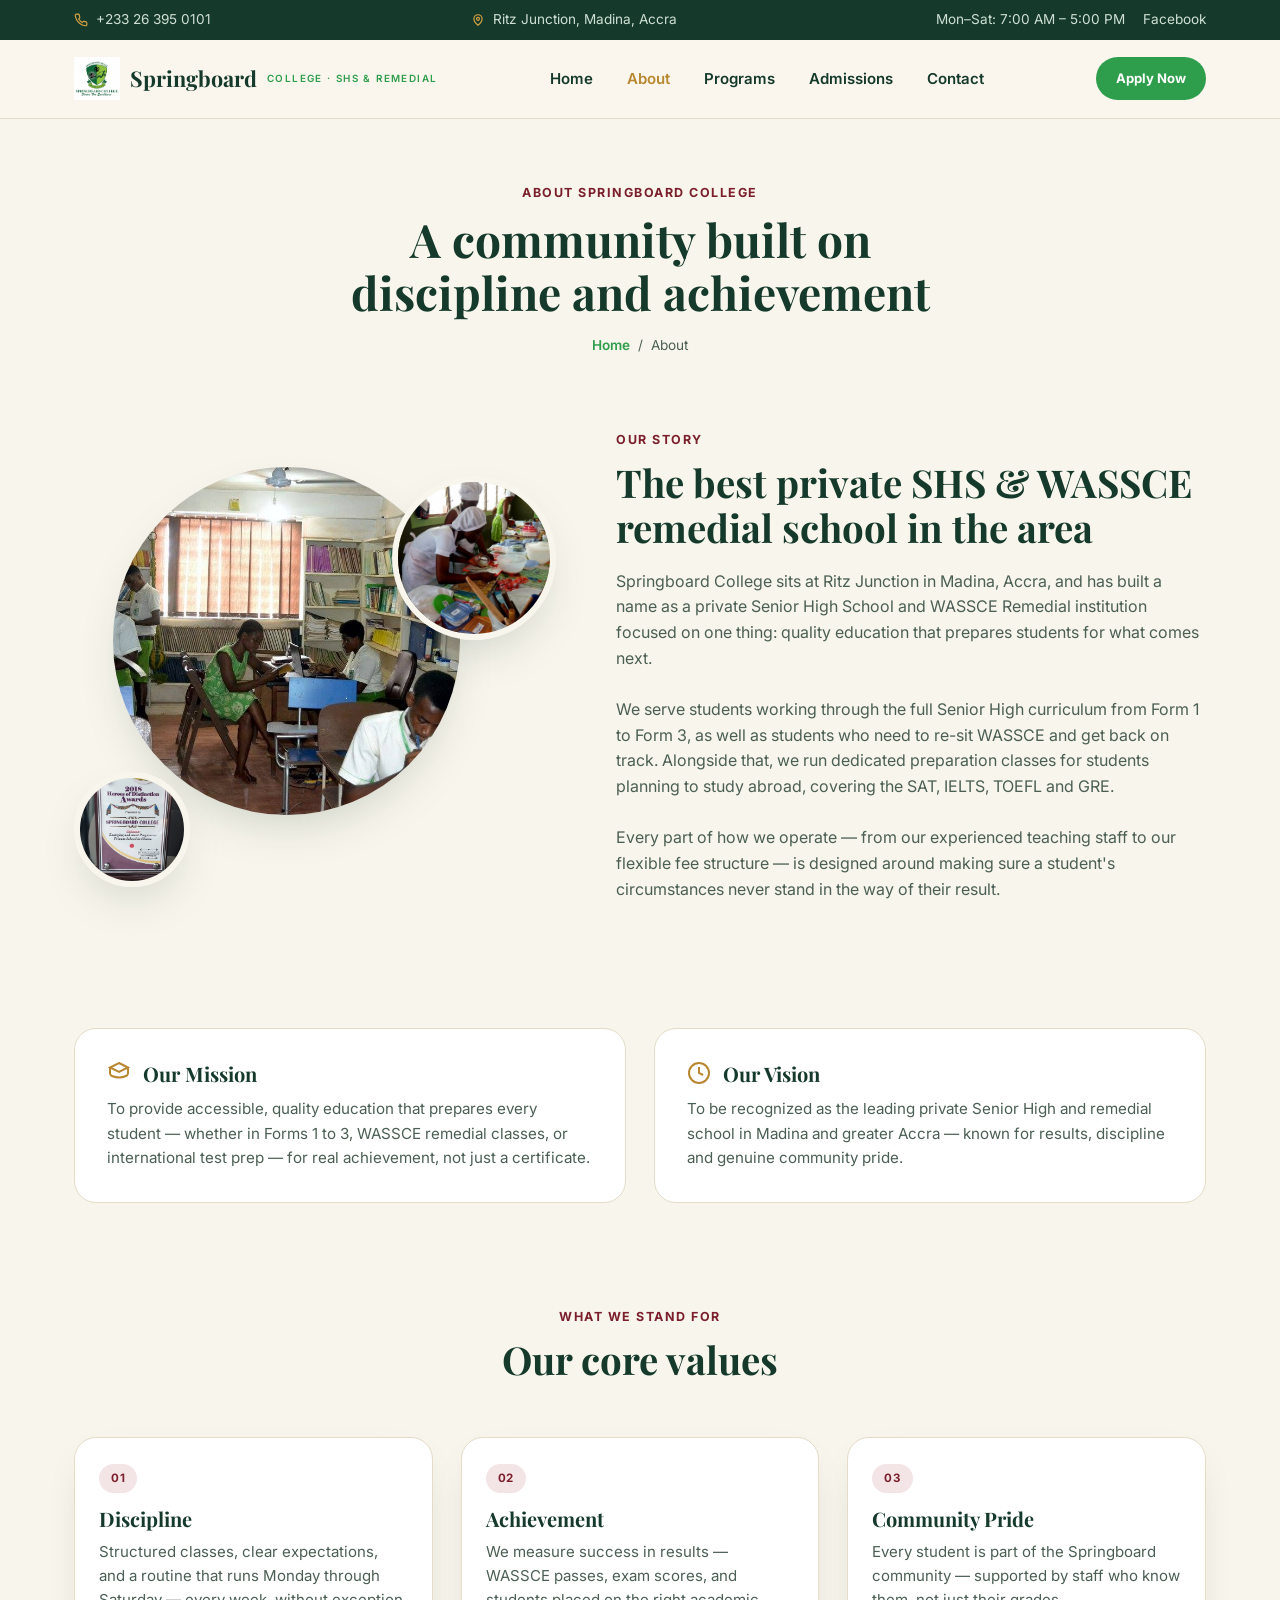
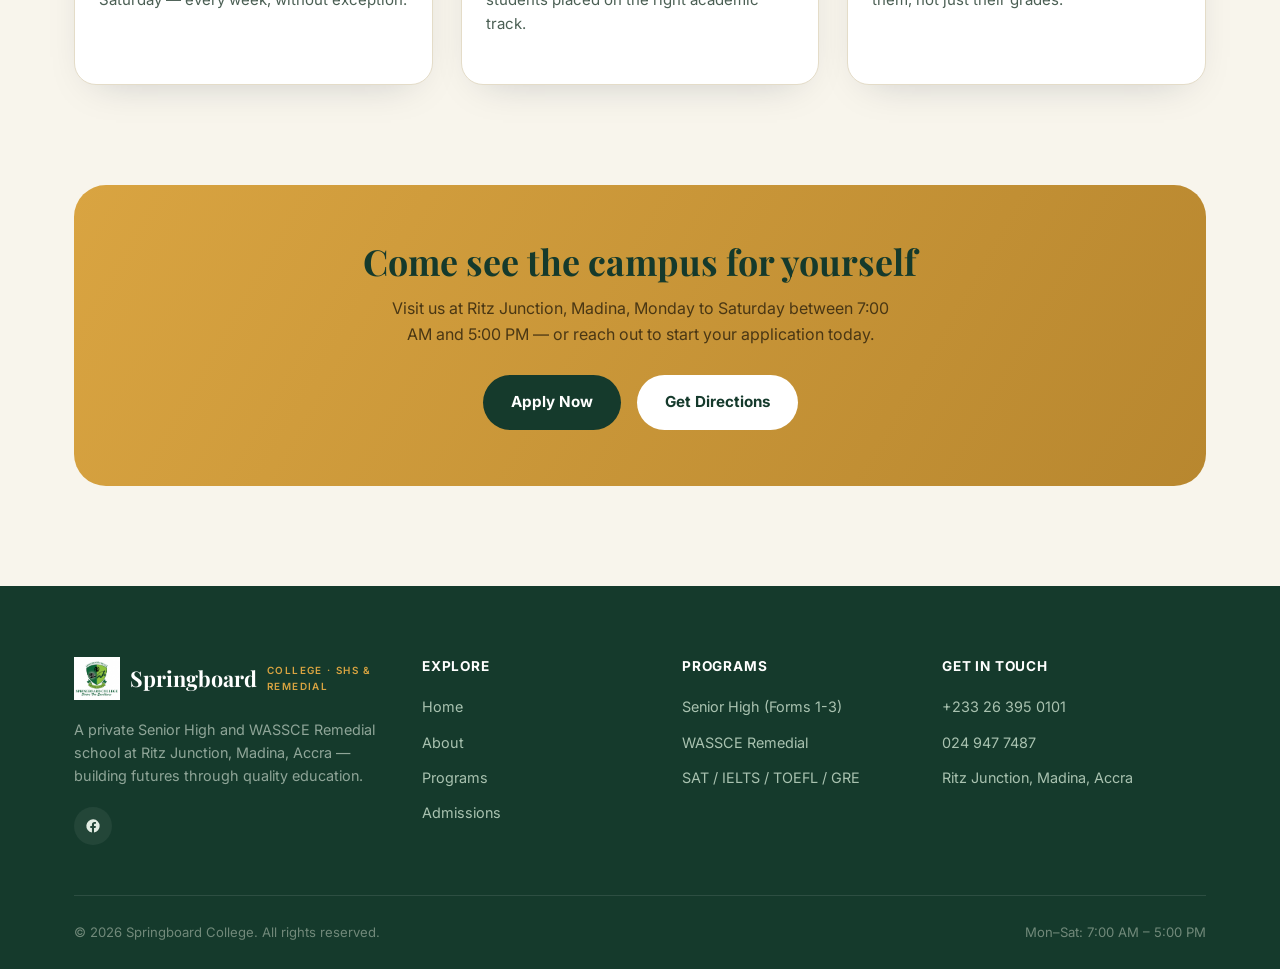
==== about.html @ 25e1a4fc "Real brand: crest green + maroon/gold palette, real logo, real campus photos Replace placeholder nav" ====
<!DOCTYPE html>
<html lang="en">
<head>
<meta charset="UTF-8">
<meta name="viewport" content="width=device-width, initial-scale=1.0">
<title>About Us | Springboard College, Madina Accra</title>
<meta name="description" content="Learn about Springboard College — a private Senior High and WASSCE Remedial school at Ritz Junction, Madina, Accra, built on discipline, achievement and community pride.">
<link rel="preconnect" href="https://fonts.googleapis.com">
<link rel="preconnect" href="https://fonts.gstatic.com" crossorigin>
<link href="https://fonts.googleapis.com/css2?family=Playfair+Display:wght@600;700&family=Inter:wght@400;500;600;700&display=swap" rel="stylesheet">
<link rel="icon" type="image/png" href="images/logo.png">
<link rel="stylesheet" href="styles.css">
</head>
<body>

<div class="drawer" id="drawer">
  <span class="drawer-x" id="drawerX">&times;</span>
  <a href="index.html">Home</a>
  <a href="about.html">About</a>
  <a href="programs.html">Programs</a>
  <a href="admissions.html">Admissions</a>
  <a href="contact.html">Contact</a>
</div>

<header>
  <div class="topbar">
    <div class="container">
      <div class="topbar-item">
        <svg viewBox="0 0 24 24" fill="none" stroke-width="2"><path d="M22 16.9v3a2 2 0 01-2.2 2 19.8 19.8 0 01-8.6-3.1 19.5 19.5 0 01-6-6 19.8 19.8 0 01-3.1-8.7A2 2 0 014.1 2h3a2 2 0 012 1.7c.1 1 .3 2 .7 3a2 2 0 01-.4 2.1L8 10.3a16 16 0 006 6l1.5-1.5a2 2 0 012.1-.4c1 .4 2 .6 3 .7a2 2 0 011.4 2z"/></svg>
        <span>+233 26 395 0101</span>
      </div>
      <div class="topbar-item">
        <svg viewBox="0 0 24 24" fill="none" stroke-width="2"><path d="M12 21s-7-5.5-7-11a7 7 0 0114 0c0 5.5-7 11-7 11z"/><circle cx="12" cy="10" r="2.5"/></svg>
        <span>Ritz Junction, Madina, Accra</span>
      </div>
      <div class="topbar-links">
        <span>Mon–Sat: 7:00 AM – 5:00 PM</span>
        <a href="https://www.facebook.com/225669790780973/" target="_blank" rel="noopener">Facebook</a>
      </div>
    </div>
  </div>
  <nav>
    <div class="nav-in">
      <a href="index.html" class="logo"><img class="mark" src="images/logo.png" alt="Springboard College crest">Springboard<br><small>College · SHS &amp; Remedial</small></a>
      <div class="nav-links">
        <a href="index.html">Home</a>
        <a href="about.html" class="active">About</a>
        <a href="programs.html">Programs</a>
        <a href="admissions.html">Admissions</a>
        <a href="contact.html">Contact</a>
      </div>
      <div class="nav-cta">
        <a href="admissions.html" class="btn btn-teal btn-sm">Apply Now</a>
        <div class="burger" id="burger"><span></span><span></span><span></span></div>
      </div>
    </div>
  </nav>
</header>

<section class="page-hero">
  <div class="container reveal">
    <span class="eyebrow">About Springboard College</span>
    <h1>A community built on discipline and achievement</h1>
    <div class="breadcrumb"><a href="index.html">Home</a><span>/</span><span>About</span></div>
  </div>
</section>

<section class="section" style="padding-top:20px">
  <div class="container">
    <div class="about-split">
      <div class="about-art reveal">
        <div class="main"><img src="images/649250986_27014353518152570_963237712582813607_n.jpg" alt="Springboard College library"></div>
        <div class="float-a"><img src="images/33992911_2101817066499560_7887010924257607680_n.jpg" alt="Teacher guiding students at Springboard College"></div>
        <div class="float-b"><img src="images/61800275_2682312428450018_990809802265329664_n.jpg" alt="Springboard College award plaque"></div>
      </div>
      <div class="about-copy reveal">
        <span class="eyebrow">Our Story</span>
        <h2>The best private SHS &amp; WASSCE remedial school in the area</h2>
        <p>Springboard College sits at Ritz Junction in Madina, Accra, and has built a name as a private Senior High School and WASSCE Remedial institution focused on one thing: quality education that prepares students for what comes next.</p>
        <p>We serve students working through the full Senior High curriculum from Form 1 to Form 3, as well as students who need to re-sit WASSCE and get back on track. Alongside that, we run dedicated preparation classes for students planning to study abroad, covering the SAT, IELTS, TOEFL and GRE.</p>
        <p>Every part of how we operate — from our experienced teaching staff to our flexible fee structure — is designed around making sure a student's circumstances never stand in the way of their result.</p>
      </div>
    </div>
  </div>
</section>

<section class="section" style="padding-top:0">
  <div class="container">
    <div class="info-grid">
      <div class="info-card reveal">
        <h3><svg viewBox="0 0 24 24" fill="none" stroke="currentColor" stroke-width="2"><path d="M12 2l9 4.5-9 4.5-9-4.5L12 2z"/><path d="M3 6.5v6c0 2 4 4 9 4s9-2 9-4v-6"/></svg>Our Mission</h3>
        <p>To provide accessible, quality education that prepares every student — whether in Forms 1 to 3, WASSCE remedial classes, or international test prep — for real achievement, not just a certificate.</p>
      </div>
      <div class="info-card reveal">
        <h3><svg viewBox="0 0 24 24" fill="none" stroke="currentColor" stroke-width="2"><circle cx="12" cy="12" r="10"/><path d="M12 6v6l4 2"/></svg>Our Vision</h3>
        <p>To be recognized as the leading private Senior High and remedial school in Madina and greater Accra — known for results, discipline and genuine community pride.</p>
      </div>
    </div>
  </div>
</section>

<section class="section" style="padding-top:0">
  <div class="container">
    <div class="section-head reveal">
      <span class="eyebrow">What We Stand For</span>
      <h2>Our core values</h2>
    </div>
    <div class="programs-grid">
      <div class="card reveal">
        <div class="card-body">
          <span class="card-tag">01</span>
          <h3>Discipline</h3>
          <p>Structured classes, clear expectations, and a routine that runs Monday through Saturday — every week, without exception.</p>
        </div>
      </div>
      <div class="card reveal">
        <div class="card-body">
          <span class="card-tag">02</span>
          <h3>Achievement</h3>
          <p>We measure success in results — WASSCE passes, exam scores, and students placed on the right academic track.</p>
        </div>
      </div>
      <div class="card reveal">
        <div class="card-body">
          <span class="card-tag">03</span>
          <h3>Community Pride</h3>
          <p>Every student is part of the Springboard community — supported by staff who know them, not just their grades.</p>
        </div>
      </div>
    </div>
  </div>
</section>

<section class="section" style="padding-top:0">
  <div class="container">
    <div class="cta-band reveal">
      <h2>Come see the campus for yourself</h2>
      <p>Visit us at Ritz Junction, Madina, Monday to Saturday between 7:00 AM and 5:00 PM — or reach out to start your application today.</p>
      <div class="btn-row">
        <a href="admissions.html" class="btn btn-dark">Apply Now</a>
        <a href="contact.html" class="btn" style="background:#fff;color:var(--navy)">Get Directions</a>
      </div>
    </div>
  </div>
</section>

<footer>
  <div class="container">
    <div class="foot-top">
      <div class="foot-brand">
        <a href="index.html" class="logo"><img class="mark" src="images/logo.png" alt="Springboard College crest">Springboard<br><small>College · SHS &amp; Remedial</small></a>
        <p>A private Senior High and WASSCE Remedial school at Ritz Junction, Madina, Accra — building futures through quality education.</p>
        <div class="foot-soc">
          <a href="https://www.facebook.com/225669790780973/" target="_blank" rel="noopener" aria-label="Facebook"><svg viewBox="0 0 24 24"><path d="M22 12a10 10 0 10-11.6 9.9v-7H7.9V12h2.5V9.8c0-2.5 1.5-3.9 3.8-3.9 1.1 0 2.2.2 2.2.2v2.4h-1.3c-1.2 0-1.6.8-1.6 1.6V12h2.8l-.4 2.9h-2.4v7A10 10 0 0022 12z"/></svg></a>
        </div>
      </div>
      <div class="foot-col"><h5>Explore</h5><a href="index.html">Home</a><a href="about.html">About</a><a href="programs.html">Programs</a><a href="admissions.html">Admissions</a></div>
      <div class="foot-col"><h5>Programs</h5><a href="programs.html#shs">Senior High (Forms 1-3)</a><a href="programs.html#remedial">WASSCE Remedial</a><a href="programs.html#intl">SAT / IELTS / TOEFL / GRE</a></div>
      <div class="foot-col">
        <h5>Get in touch</h5>
        <a href="tel:+233263950101">+233 26 395 0101</a>
        <a href="tel:+233249477487">024 947 7487</a>
        <a href="contact.html">Ritz Junction, Madina, Accra</a>
      </div>
    </div>
    <div class="foot-bottom">
      <span>© 2026 Springboard College. All rights reserved.</span>
      <span>Mon–Sat: 7:00 AM – 5:00 PM</span>
    </div>
  </div>
</footer>

<script>
const nav=document.querySelector('nav');
addEventListener('scroll',()=>nav.classList.toggle('scrolled',scrollY>20));
const io=new IntersectionObserver(es=>es.forEach(e=>{if(e.isIntersecting){e.target.classList.add('in');io.unobserve(e.target)}}),{threshold:.1});
document.querySelectorAll('.reveal').forEach(el=>io.observe(el));
const dr=document.getElementById('drawer');
document.getElementById('burger').addEventListener('click',()=>dr.classList.add('open'));
document.getElementById('drawerX').addEventListener('click',()=>dr.classList.remove('open'));
</script>
</body>
</html>
---- styles.css ----
/* Springboard College — shared stylesheet */
:root{
  --cream:#f8f5ec;
  --cream-2:#f0ead9;
  --ink:#153a2c;
  --ink-soft:#4b5f54;
  --navy:#153a2c;
  --gold:#d9a441;
  --gold-dark:#b8872f;
  --teal:#2e9e4c;
  --maroon:#7a1f2b;
  --maroon-tint:#f3e4e6;
  --line:#e4dcc8;
  --white:#fff;
  --radius:22px;
  --radius-sm:14px;
  --shadow:0 20px 50px -20px rgba(21,58,44,.25);
  --container:1180px;
}
*{box-sizing:border-box;margin:0;padding:0}
html{scroll-behavior:smooth}
body{
  font-family:'Inter',system-ui,sans-serif;
  background:var(--cream);
  color:var(--ink);
  line-height:1.6;
  overflow-x:hidden;
}
h1,h2,h3,h4{
  font-family:'Playfair Display',serif;
  color:var(--navy);
  line-height:1.15;
  font-weight:700;
}
a{color:inherit;text-decoration:none}
img{max-width:100%;display:block}
ul{list-style:none}
.container{max-width:var(--container);margin:0 auto;padding:0 24px}
.eyebrow{
  display:inline-block;
  font-weight:700;
  letter-spacing:.12em;
  text-transform:uppercase;
  font-size:.78rem;
  color:var(--maroon);
  margin-bottom:10px;
}
.section{padding:100px 0}
.section-head{max-width:640px;margin:0 auto 56px;text-align:center}
.section-head h2{font-size:clamp(1.9rem,3vw,2.6rem);margin-bottom:14px}
.section-head p{color:var(--ink-soft);font-size:1.05rem}

/* Buttons */
.btn{
  display:inline-flex;align-items:center;gap:10px;
  padding:15px 28px;border-radius:999px;
  font-weight:700;font-size:.95rem;
  white-space:nowrap;border:none;cursor:pointer;
  transition:transform .2s ease, box-shadow .2s ease, background .2s ease;
}
.btn svg{width:16px;height:16px;flex:none}
.btn-dark{background:var(--navy);color:#fff}
.btn-dark:hover{background:#0b2a1f;transform:translateY(-2px)}
.btn-gold{background:var(--gold);color:var(--navy)}
.btn-gold:hover{background:var(--gold-dark);transform:translateY(-2px)}
.btn-teal{background:var(--teal);color:#fff}
.btn-teal:hover{background:#227a3c;transform:translateY(-2px)}
.btn-outline{background:transparent;border:2px solid var(--navy);color:var(--navy)}
.btn-outline:hover{background:var(--navy);color:#fff}
.btn-sm{padding:11px 20px;font-size:.82rem}

/* Topbar */
.topbar{background:var(--navy);color:#cfe0d3;font-size:.85rem}
.topbar .container{display:flex;align-items:center;justify-content:space-between;padding-top:9px;padding-bottom:9px;flex-wrap:wrap;gap:8px}
.topbar-item{display:flex;align-items:center;gap:8px}
.topbar-item svg{width:14px;height:14px;stroke:var(--gold)}
.topbar-links{display:flex;gap:18px}
.topbar-links a:hover{color:#fff}

/* Nav */
header{position:sticky;top:0;z-index:100}
nav{background:rgba(250,246,238,.92);backdrop-filter:blur(8px);border-bottom:1px solid var(--line)}
.nav-in{display:flex;align-items:center;justify-content:space-between;padding:16px 24px;max-width:var(--container);margin:0 auto}
.logo{display:flex;align-items:center;gap:10px;font-family:'Playfair Display',serif;font-weight:700;font-size:1.35rem;color:var(--navy)}
.logo .mark{
  width:46px;height:46px;object-fit:contain;flex:none;
}
.logo small{display:block;font-family:'Inter',sans-serif;font-weight:600;font-size:.62rem;letter-spacing:.14em;text-transform:uppercase;color:var(--teal)}
.nav-links{display:flex;gap:34px;font-weight:600;font-size:.94rem}
.nav-links a{position:relative;color:var(--ink)}
.nav-links a.active,.nav-links a:hover{color:var(--gold-dark)}
.nav-cta{display:flex;align-items:center;gap:18px}
.burger{display:none;flex-direction:column;gap:5px;cursor:pointer;width:26px}
.burger span{height:2px;background:var(--navy);border-radius:2px}
.drawer{position:fixed;inset:0 0 0 auto;width:78%;max-width:320px;background:var(--navy);color:#fff;z-index:200;transform:translateX(100%);transition:transform .35s ease;padding:30px 26px;display:flex;flex-direction:column;gap:22px}
.drawer.open{transform:translateX(0)}
.drawer a{font-weight:600;font-size:1.05rem;color:#e2ece3}
.drawer-x{align-self:flex-end;font-size:1.8rem;cursor:pointer;color:#fff}

/* Hero */
.hero{padding:80px 0 60px;position:relative;overflow:hidden}
.hero .container{display:grid;grid-template-columns:1.05fr .95fr;gap:50px;align-items:center}
.hero h1{font-size:clamp(2.4rem,4.4vw,3.6rem);letter-spacing:-.01em}
.hero h1 .hl{color:var(--gold-dark);font-style:italic}
.hero p.lead{color:var(--ink-soft);font-size:1.1rem;margin:22px 0 34px;max-width:480px}
.hero-cta{display:flex;gap:16px;flex-wrap:wrap}
.hero-stats{display:flex;gap:34px;margin-top:46px;flex-wrap:wrap}
.hero-stats div b{display:block;font-family:'Playfair Display',serif;font-size:1.9rem;color:var(--navy)}
.hero-stats div span{font-size:.82rem;color:var(--ink-soft)}
.hero-art{position:relative;display:flex;justify-content:center}
.hero-art img{border-radius:32px;box-shadow:var(--shadow)}
.hero-art .img-a{width:78%;position:relative;z-index:2}
.hero-art .img-b{width:46%;position:absolute;right:-6%;bottom:-8%;z-index:3;border:6px solid var(--cream)}
.dot{position:absolute;border-radius:50%}
.dot.d1{width:16px;height:16px;background:var(--gold);top:8%;left:2%}
.dot.d2{width:10px;height:10px;background:var(--teal);bottom:14%;left:12%}
.dot.d3{width:14px;height:14px;border:3px solid var(--gold-dark);background:transparent;top:40%;right:2%}
.blob{position:absolute;background:var(--cream-2);border-radius:44% 56% 62% 38%/44% 42% 58% 56%;z-index:0}
.hero .blob{width:420px;height:420px;top:-120px;right:-140px}

/* Marquee / trust strip */
.trust{padding:26px 0;border-top:1px solid var(--line);border-bottom:1px solid var(--line);background:var(--cream-2)}
.trust .container{display:flex;justify-content:space-between;align-items:center;flex-wrap:wrap;gap:18px;font-size:.85rem;color:var(--ink-soft)}
.trust b{color:var(--navy)}

/* Programs cards */
.programs-grid{display:grid;grid-template-columns:repeat(3,1fr);gap:28px}
.card{background:#fff;border-radius:var(--radius);overflow:hidden;box-shadow:0 14px 40px -22px rgba(15,27,51,.25);border:1px solid var(--line);transition:transform .25s ease}
.card:hover{transform:translateY(-6px)}
.card-img{aspect-ratio:4/3;overflow:hidden}
.card-img img{width:100%;height:100%;object-fit:cover}
.card-body{padding:26px 24px 28px}
.card-body h3{font-size:1.25rem;margin-bottom:10px}
.card-body p{color:var(--ink-soft);font-size:.94rem;margin-bottom:20px}
.card-tag{display:inline-block;background:var(--maroon-tint);color:var(--maroon);font-weight:700;font-size:.72rem;letter-spacing:.06em;text-transform:uppercase;padding:5px 12px;border-radius:999px;margin-bottom:14px}

/* About split */
.about-split{display:grid;grid-template-columns:.9fr 1.1fr;gap:60px;align-items:center}
.about-art{position:relative;min-height:420px}
.about-art .main{width:72%;aspect-ratio:1/1;border-radius:50%;overflow:hidden;box-shadow:var(--shadow);margin-left:8%}
.about-art .main img{width:100%;height:100%;object-fit:cover}
.about-art .float-a{position:absolute;width:34%;aspect-ratio:1/1;border-radius:50%;overflow:hidden;border:6px solid var(--cream);top:2%;right:0;box-shadow:var(--shadow)}
.about-art .float-a img{width:100%;height:100%;object-fit:cover}
.about-art .float-b{position:absolute;width:24%;aspect-ratio:1/1;border-radius:50%;overflow:hidden;border:6px solid var(--cream);bottom:0;left:0;box-shadow:var(--shadow)}
.about-art .float-b img{width:100%;height:100%;object-fit:cover}
.about-copy h2{font-size:clamp(1.9rem,3vw,2.5rem);margin-bottom:20px}
.about-copy p{color:var(--ink-soft);margin-bottom:26px}
.about-copy .btn-row{display:flex;gap:16px;flex-wrap:wrap}

/* Highlight banner */
.highlight{background:var(--navy);color:#e2ece3;border-radius:32px;padding:64px 56px;position:relative;overflow:hidden}
.highlight .container{padding:0}
.highlight-in{display:grid;grid-template-columns:1fr 1fr;gap:40px;align-items:center;position:relative;z-index:1}
.highlight h2{color:#fff;font-size:clamp(1.7rem,2.6vw,2.2rem);margin-bottom:16px}
.highlight p{color:#a9c2b0;margin-bottom:24px}
.highlight-tag{display:inline-block;background:rgba(226,165,58,.16);color:var(--gold);font-weight:700;font-size:.75rem;letter-spacing:.1em;text-transform:uppercase;padding:6px 14px;border-radius:999px;margin-bottom:16px}
.highlight-facts{display:flex;flex-direction:column;gap:16px}
.highlight-facts .fact{display:flex;gap:14px;align-items:flex-start;background:rgba(255,255,255,.05);border:1px solid rgba(255,255,255,.1);border-radius:16px;padding:16px 18px}
.highlight-facts .fact svg{width:20px;height:20px;stroke:var(--gold);flex:none;margin-top:2px}
.highlight-facts b{display:block;color:#fff;font-size:.95rem}
.highlight-facts span{color:#a9c2b0;font-size:.85rem}

/* Why choose us / icon tabs */
.why-wrap{display:grid;grid-template-columns:.9fr 1.1fr;gap:60px;align-items:center}
.why-tabs{display:flex;flex-direction:column;gap:6px;border-bottom:1px solid var(--line)}
.why-tab{display:flex;align-items:center;gap:14px;padding:18px 6px;cursor:pointer;border-bottom:2px solid transparent;color:var(--ink-soft)}
.why-tab.active{color:var(--gold-dark);border-color:var(--gold-dark)}
.why-tab .ic{width:38px;height:38px;border-radius:50%;background:var(--cream-2);display:flex;align-items:center;justify-content:center;flex:none}
.why-tab.active .ic{background:var(--gold);color:#fff}
.why-tab .ic svg{width:18px;height:18px}
.why-tab b{font-family:'Playfair Display',serif;font-size:1.02rem;color:var(--navy)}
.why-panel{display:none;grid-template-columns:1fr 1fr;gap:30px;align-items:center}
.why-panel.active{display:grid}
.why-panel img{border-radius:var(--radius);box-shadow:var(--shadow)}
.why-panel h3{font-size:1.5rem;margin-bottom:14px}
.why-panel p{color:var(--ink-soft)}

/* Stats strip */
.stats-strip{display:grid;grid-template-columns:repeat(4,1fr);gap:24px;text-align:center}
.stats-strip div{background:#fff;border:1px solid var(--line);border-radius:var(--radius-sm);padding:28px 14px}
.stats-strip b{display:block;font-family:'Playfair Display',serif;font-size:2.1rem;color:var(--gold-dark)}
.stats-strip span{font-size:.85rem;color:var(--ink-soft)}

/* Testimonials */
.testi-grid{display:grid;grid-template-columns:repeat(3,1fr);gap:26px}
.testi{background:#fff;border:1px solid var(--line);border-radius:var(--radius);padding:30px}
.testi p{color:var(--ink-soft);margin-bottom:22px;font-style:italic}
.testi-who{display:flex;align-items:center;gap:12px}
.testi-who img{width:46px;height:46px;border-radius:50%;object-fit:cover}
.testi-who b{display:block;font-size:.92rem;color:var(--navy)}
.testi-who span{font-size:.78rem;color:var(--ink-soft)}

/* CTA band */
.cta-band{background:linear-gradient(120deg,var(--gold),var(--gold-dark));border-radius:32px;padding:56px;text-align:center;color:var(--navy)}
.cta-band h2{font-size:clamp(1.7rem,2.8vw,2.3rem);margin-bottom:14px;color:var(--navy)}
.cta-band p{max-width:520px;margin:0 auto 28px;color:#4a3714}
.cta-band .btn-row{display:flex;justify-content:center;gap:16px;flex-wrap:wrap}

/* Simple page hero (inner pages) */
.page-hero{padding:64px 0 50px;position:relative}
.page-hero .container{text-align:center;max-width:720px}
.page-hero .eyebrow{display:block}
.page-hero h1{font-size:clamp(2.1rem,3.6vw,3rem)}
.breadcrumb{display:flex;justify-content:center;gap:8px;margin-top:16px;font-size:.85rem;color:var(--ink-soft)}
.breadcrumb a{color:var(--teal);font-weight:600}

/* Two col info */
.info-grid{display:grid;grid-template-columns:repeat(2,1fr);gap:28px}
.info-card{background:#fff;border:1px solid var(--line);border-radius:var(--radius);padding:32px}
.info-card h3{font-size:1.25rem;margin-bottom:12px;display:flex;align-items:center;gap:12px}
.info-card h3 svg{width:24px;height:24px;stroke:var(--gold-dark)}
.info-card p,.info-card li{color:var(--ink-soft);font-size:.95rem}
.info-card ul{display:flex;flex-direction:column;gap:10px;margin-top:6px}
.info-card li{display:flex;gap:10px;align-items:flex-start}
.info-card li svg{width:16px;height:16px;stroke:var(--teal);flex:none;margin-top:3px}

/* Steps */
.steps{counter-reset:step;display:grid;grid-template-columns:repeat(4,1fr);gap:24px}
.step{position:relative;background:#fff;border:1px solid var(--line);border-radius:var(--radius);padding:34px 24px}
.step::before{counter-increment:step;content:counter(step);position:absolute;top:-16px;left:24px;width:34px;height:34px;border-radius:50%;background:var(--navy);color:#fff;display:flex;align-items:center;justify-content:center;font-family:'Playfair Display',serif;font-weight:700}
.step h3{font-size:1.05rem;margin:8px 0 10px}
.step p{color:var(--ink-soft);font-size:.88rem}

/* Contact */
.contact-grid{display:grid;grid-template-columns:.9fr 1.1fr;gap:50px}
.contact-info .info-row{display:flex;gap:16px;margin-bottom:26px}
.contact-info .ic{width:46px;height:46px;border-radius:12px;background:var(--cream-2);display:flex;align-items:center;justify-content:center;flex:none}
.contact-info .ic svg{width:20px;height:20px;stroke:var(--gold-dark)}
.contact-info b{display:block;color:var(--navy);margin-bottom:3px}
.contact-info span,.contact-info a{color:var(--ink-soft);font-size:.92rem}
form.contact-form{background:#fff;border:1px solid var(--line);border-radius:var(--radius);padding:36px;display:grid;gap:18px}
.form-row{display:grid;grid-template-columns:1fr 1fr;gap:18px}
.contact-form label{font-size:.82rem;font-weight:700;color:var(--navy);margin-bottom:6px;display:block}
.contact-form input,.contact-form select,.contact-form textarea{
  width:100%;padding:13px 15px;border-radius:10px;border:1px solid var(--line);
  background:var(--cream);font-family:inherit;font-size:.94rem;color:var(--ink);
}
.contact-form textarea{resize:vertical;min-height:110px}
.map-wrap{border-radius:var(--radius);overflow:hidden;box-shadow:var(--shadow);margin-top:40px}
.map-wrap iframe{width:100%;height:360px;border:0;display:block}

/* Footer */
footer{background:var(--navy);color:#a9c2b0;padding-top:70px}
.foot-top{display:grid;grid-template-columns:1.4fr 1fr 1fr 1.2fr;gap:40px;padding-bottom:50px;border-bottom:1px solid rgba(255,255,255,.1)}
.foot-brand p{margin:16px 0 20px;font-size:.9rem;color:#8fa598}
.foot-brand .logo{color:#fff}
.foot-brand .logo small{color:var(--gold)}
.foot-soc{display:flex;gap:12px}
.foot-soc a{width:38px;height:38px;border-radius:50%;background:rgba(255,255,255,.06);display:flex;align-items:center;justify-content:center}
.foot-soc svg{width:16px;height:16px;fill:#e2ece3}
.foot-soc a:hover{background:var(--gold)}
.foot-col h5{color:#fff;font-size:.85rem;letter-spacing:.06em;text-transform:uppercase;margin-bottom:18px}
.foot-col a{display:block;margin-bottom:12px;font-size:.9rem;color:#a9c2b0}
.foot-col a:hover{color:var(--gold)}
.foot-bottom{display:flex;justify-content:space-between;padding:26px 0;font-size:.82rem;color:#71897a;flex-wrap:wrap;gap:10px}

.reveal{opacity:0;transform:translateY(24px);transition:opacity .6s ease, transform .6s ease}
.reveal.in{opacity:1;transform:none}

@media (max-width:980px){
  .hero .container,.about-split,.why-wrap,.contact-grid,.highlight-in{grid-template-columns:1fr}
  .about-art{margin-bottom:20px;min-height:340px}
  .programs-grid,.testi-grid{grid-template-columns:1fr 1fr}
  .stats-strip{grid-template-columns:1fr 1fr}
  .steps{grid-template-columns:1fr 1fr}
  .info-grid{grid-template-columns:1fr}
  .form-row{grid-template-columns:1fr}
}
@media (max-width:720px){
  .nav-links{display:none}
  .burger{display:flex}
  .topbar-links{display:none}
  .programs-grid,.testi-grid,.stats-strip,.steps{grid-template-columns:1fr}
  .highlight,.cta-band{padding:40px 26px}
  .why-panel{grid-template-columns:1fr}
}
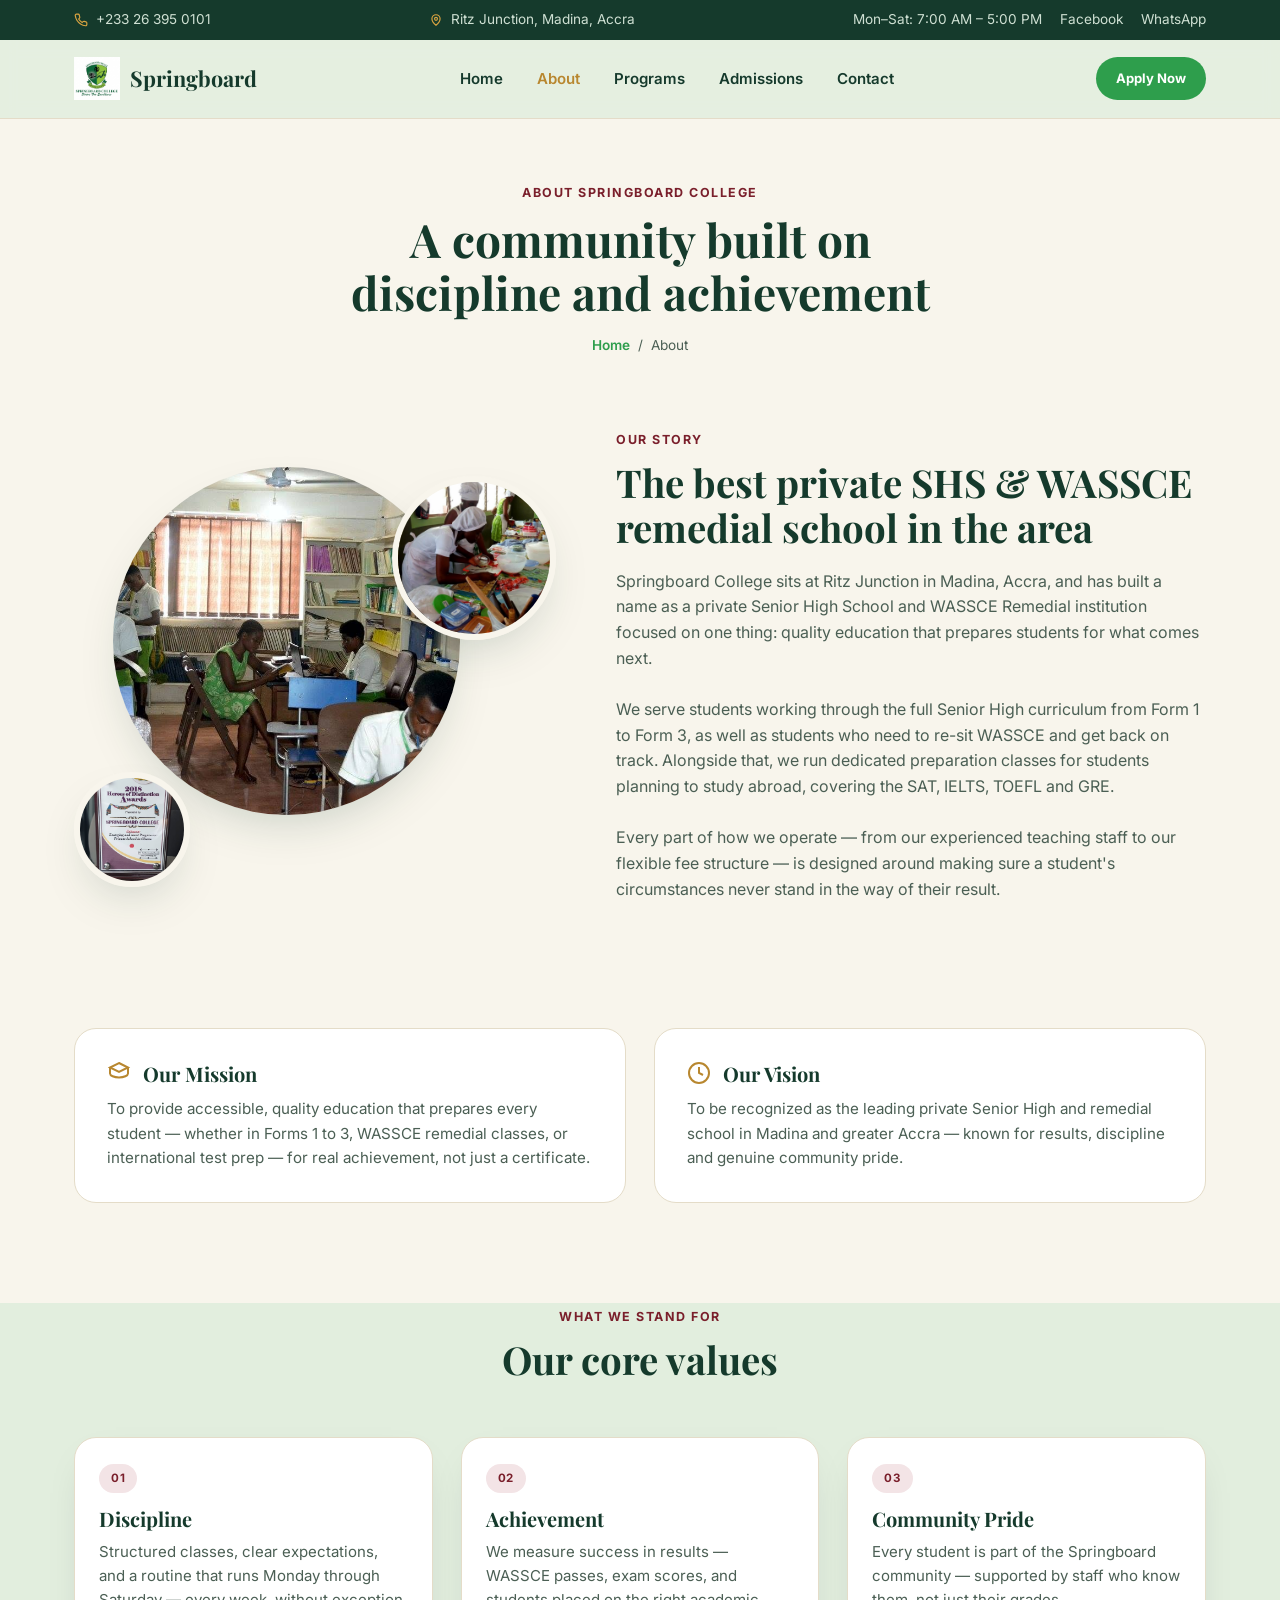
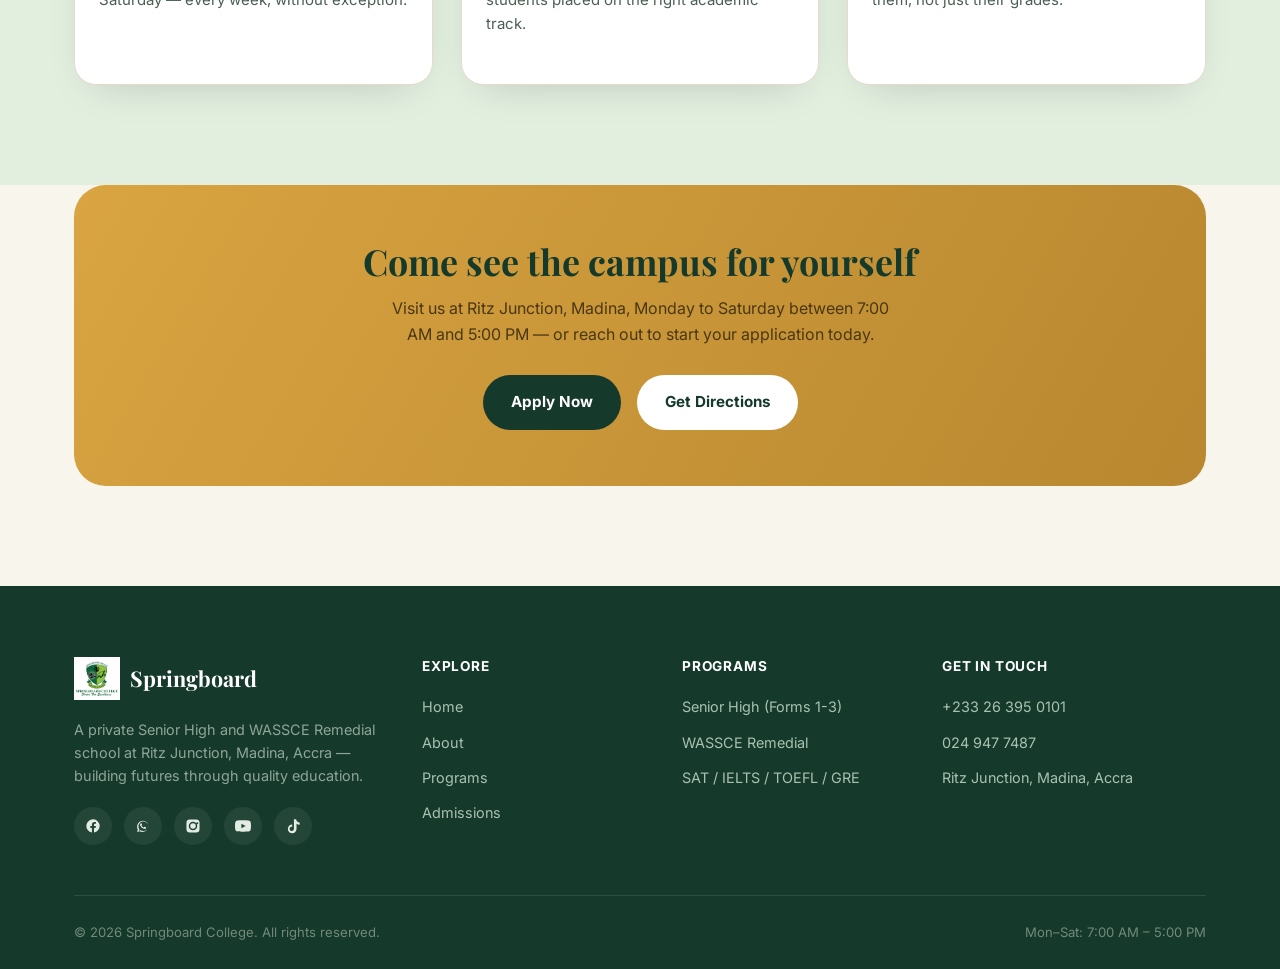
==== commit dc6051d6: "Nav: drop tagline, add WhatsApp/IG/YouTube/TikTok socials, more green tint - Remove "College · SHS &" ====
--- a/about.html
+++ b/about.html
@@ -36,12 +36,13 @@
       <div class="topbar-links">
         <span>Mon–Sat: 7:00 AM – 5:00 PM</span>
         <a href="https://www.facebook.com/225669790780973/" target="_blank" rel="noopener">Facebook</a>
+        <a href="https://wa.me/233263950101" target="_blank" rel="noopener">WhatsApp</a>
       </div>
     </div>
   </div>
   <nav>
     <div class="nav-in">
-      <a href="index.html" class="logo"><img class="mark" src="images/logo.png" alt="Springboard College crest">Springboard<br><small>College · SHS &amp; Remedial</small></a>
+      <a href="index.html" class="logo"><img class="mark" src="images/logo.png" alt="Springboard College crest">Springboard</a>
       <div class="nav-links">
         <a href="index.html">Home</a>
         <a href="about.html" class="active">About</a>
@@ -99,7 +100,7 @@
   </div>
 </section>
 
-<section class="section" style="padding-top:0">
+<section class="section section-tint" style="padding-top:0">
   <div class="container">
     <div class="section-head reveal">
       <span class="eyebrow">What We Stand For</span>
@@ -148,10 +149,14 @@
   <div class="container">
     <div class="foot-top">
       <div class="foot-brand">
-        <a href="index.html" class="logo"><img class="mark" src="images/logo.png" alt="Springboard College crest">Springboard<br><small>College · SHS &amp; Remedial</small></a>
+        <a href="index.html" class="logo"><img class="mark" src="images/logo.png" alt="Springboard College crest">Springboard</a>
         <p>A private Senior High and WASSCE Remedial school at Ritz Junction, Madina, Accra — building futures through quality education.</p>
         <div class="foot-soc">
           <a href="https://www.facebook.com/225669790780973/" target="_blank" rel="noopener" aria-label="Facebook"><svg viewBox="0 0 24 24"><path d="M22 12a10 10 0 10-11.6 9.9v-7H7.9V12h2.5V9.8c0-2.5 1.5-3.9 3.8-3.9 1.1 0 2.2.2 2.2.2v2.4h-1.3c-1.2 0-1.6.8-1.6 1.6V12h2.8l-.4 2.9h-2.4v7A10 10 0 0022 12z"/></svg></a>
+          <a href="https://wa.me/233263950101" target="_blank" rel="noopener" aria-label="WhatsApp"><svg viewBox="0 0 24 24"><path d="M17.6 6.32A8.86 8.86 0 0012.05 4a8.94 8.94 0 00-7.74 13.4L3 21l3.72-1.28a8.9 8.9 0 004.31 1.1 8.94 8.94 0 008.9-8.9 8.86 8.86 0 00-2.33-5.6zM12.05 19.4a7.4 7.4 0 01-3.77-1.03l-.27-.16-2.24.77.75-2.18-.18-.28a7.42 7.42 0 1113.7-3.9 7.43 7.43 0 01-7.99 6.78zm4.08-5.56c-.22-.11-1.31-.65-1.51-.72-.2-.07-.35-.11-.5.11-.15.22-.57.72-.7.86-.13.15-.26.16-.48.05a6.1 6.1 0 01-1.8-1.11 6.75 6.75 0 01-1.24-1.55c-.13-.22 0-.34.1-.45.1-.1.22-.26.33-.39.11-.13.15-.22.22-.37.07-.15.04-.28-.02-.39-.06-.11-.5-1.2-.68-1.65-.18-.43-.36-.37-.5-.38h-.43c-.15 0-.39.06-.6.28-.2.22-.79.77-.79 1.87s.81 2.17.92 2.32c.11.15 1.6 2.44 3.87 3.42.54.23.96.37 1.29.48.54.17 1.03.15 1.42.09.43-.06 1.31-.53 1.5-1.05.18-.51.18-.95.13-1.05-.05-.1-.2-.16-.42-.27z"/></svg></a>
+          <a href="#" aria-label="Instagram"><svg viewBox="0 0 24 24"><path d="M12 2.2c3.2 0 3.6 0 4.85.07 3.25.15 4.77 1.69 4.92 4.92.06 1.27.07 1.65.07 4.85s0 3.58-.07 4.85c-.15 3.23-1.66 4.77-4.92 4.92-1.27.06-1.65.07-4.85.07s-3.58 0-4.85-.07c-3.26-.15-4.77-1.7-4.92-4.92C2.16 15.58 2.16 15.2 2.16 12s0-3.58.07-4.85C2.38 3.92 3.9 2.38 7.15 2.27 8.42 2.21 8.8 2.2 12 2.2m0 3.4a6.4 6.4 0 100 12.8 6.4 6.4 0 000-12.8m0 2.25a4.15 4.15 0 110 8.3 4.15 4.15 0 010-8.3m6.4-1.6a1.5 1.5 0 100 3 1.5 1.5 0 000-3"/></svg></a>
+          <a href="#" aria-label="YouTube"><svg viewBox="0 0 24 24"><path d="M23.5 6.2a3 3 0 00-2.1-2.1C19.5 3.5 12 3.5 12 3.5s-7.5 0-9.4.6A3 3 0 00.5 6.2 31 31 0 000 12a31 31 0 00.5 5.8 3 3 0 002.1 2.1c1.9.6 9.4.6 9.4.6s7.5 0 9.4-.6a3 3 0 002.1-2.1A31 31 0 0024 12a31 31 0 00-.5-5.8zM9.6 15.5v-7l6.3 3.5-6.3 3.5z"/></svg></a>
+          <a href="#" aria-label="TikTok"><svg viewBox="0 0 24 24"><path d="M16.6 2h-3.2v14.3a3.3 3.3 0 11-3.3-3.3c.2 0 .5 0 .7.06v-3.2a6.5 6.5 0 106.5 6.44V8.6a8.4 8.4 0 004.7 1.4V6.8a5.6 5.6 0 01-5.4-4.8z"/></svg></a>
         </div>
       </div>
       <div class="foot-col"><h5>Explore</h5><a href="index.html">Home</a><a href="about.html">About</a><a href="programs.html">Programs</a><a href="admissions.html">Admissions</a></div>
--- a/styles.css
+++ b/styles.css
@@ -10,6 +10,8 @@
   --teal:#2e9e4c;
   --maroon:#7a1f2b;
   --maroon-tint:#f3e4e6;
+  --green-tint:#e2eede;
+  --green-tint-2:#d3e6cf;
   --line:#e4dcc8;
   --white:#fff;
   --radius:22px;
@@ -46,6 +48,7 @@
   margin-bottom:10px;
 }
 .section{padding:100px 0}
+.section-tint{background:var(--green-tint)}
 .section-head{max-width:640px;margin:0 auto 56px;text-align:center}
 .section-head h2{font-size:clamp(1.9rem,3vw,2.6rem);margin-bottom:14px}
 .section-head p{color:var(--ink-soft);font-size:1.05rem}
@@ -79,7 +82,7 @@
 
 /* Nav */
 header{position:sticky;top:0;z-index:100}
-nav{background:rgba(250,246,238,.92);backdrop-filter:blur(8px);border-bottom:1px solid var(--line)}
+nav{background:rgba(226,238,222,.85);backdrop-filter:blur(8px);border-bottom:1px solid var(--line)}
 .nav-in{display:flex;align-items:center;justify-content:space-between;padding:16px 24px;max-width:var(--container);margin:0 auto}
 .logo{display:flex;align-items:center;gap:10px;font-family:'Playfair Display',serif;font-weight:700;font-size:1.35rem;color:var(--navy)}
 .logo .mark{
@@ -115,11 +118,11 @@
 .dot.d1{width:16px;height:16px;background:var(--gold);top:8%;left:2%}
 .dot.d2{width:10px;height:10px;background:var(--teal);bottom:14%;left:12%}
 .dot.d3{width:14px;height:14px;border:3px solid var(--gold-dark);background:transparent;top:40%;right:2%}
-.blob{position:absolute;background:var(--cream-2);border-radius:44% 56% 62% 38%/44% 42% 58% 56%;z-index:0}
+.blob{position:absolute;background:var(--green-tint);border-radius:44% 56% 62% 38%/44% 42% 58% 56%;z-index:0}
 .hero .blob{width:420px;height:420px;top:-120px;right:-140px}
 
 /* Marquee / trust strip */
-.trust{padding:26px 0;border-top:1px solid var(--line);border-bottom:1px solid var(--line);background:var(--cream-2)}
+.trust{padding:26px 0;border-top:1px solid var(--line);border-bottom:1px solid var(--line);background:var(--green-tint)}
 .trust .container{display:flex;justify-content:space-between;align-items:center;flex-wrap:wrap;gap:18px;font-size:.85rem;color:var(--ink-soft)}
 .trust b{color:var(--navy)}
 
@@ -177,7 +180,7 @@
 
 /* Stats strip */
 .stats-strip{display:grid;grid-template-columns:repeat(4,1fr);gap:24px;text-align:center}
-.stats-strip div{background:#fff;border:1px solid var(--line);border-radius:var(--radius-sm);padding:28px 14px}
+.stats-strip div{background:var(--green-tint);border:1px solid var(--green-tint-2);border-radius:var(--radius-sm);padding:28px 14px}
 .stats-strip b{display:block;font-family:'Playfair Display',serif;font-size:2.1rem;color:var(--gold-dark)}
 .stats-strip span{font-size:.85rem;color:var(--ink-soft)}
 
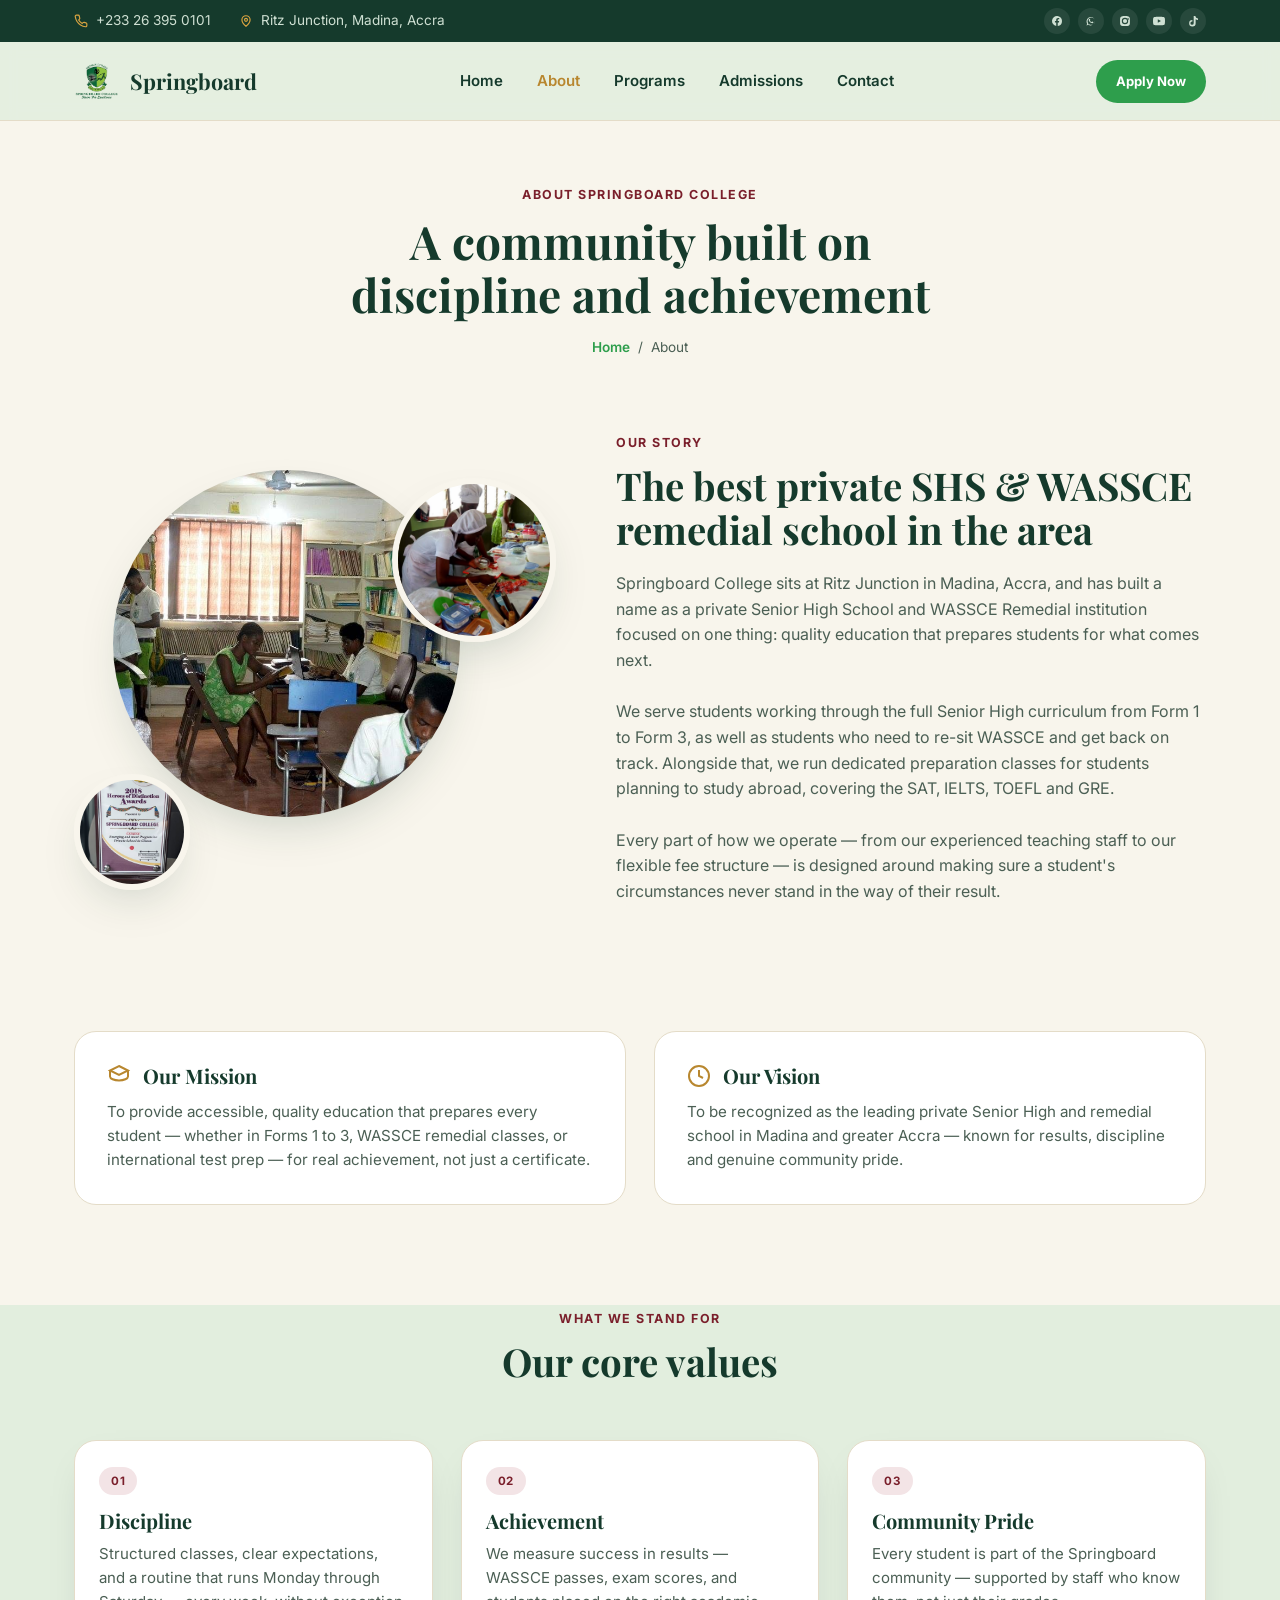
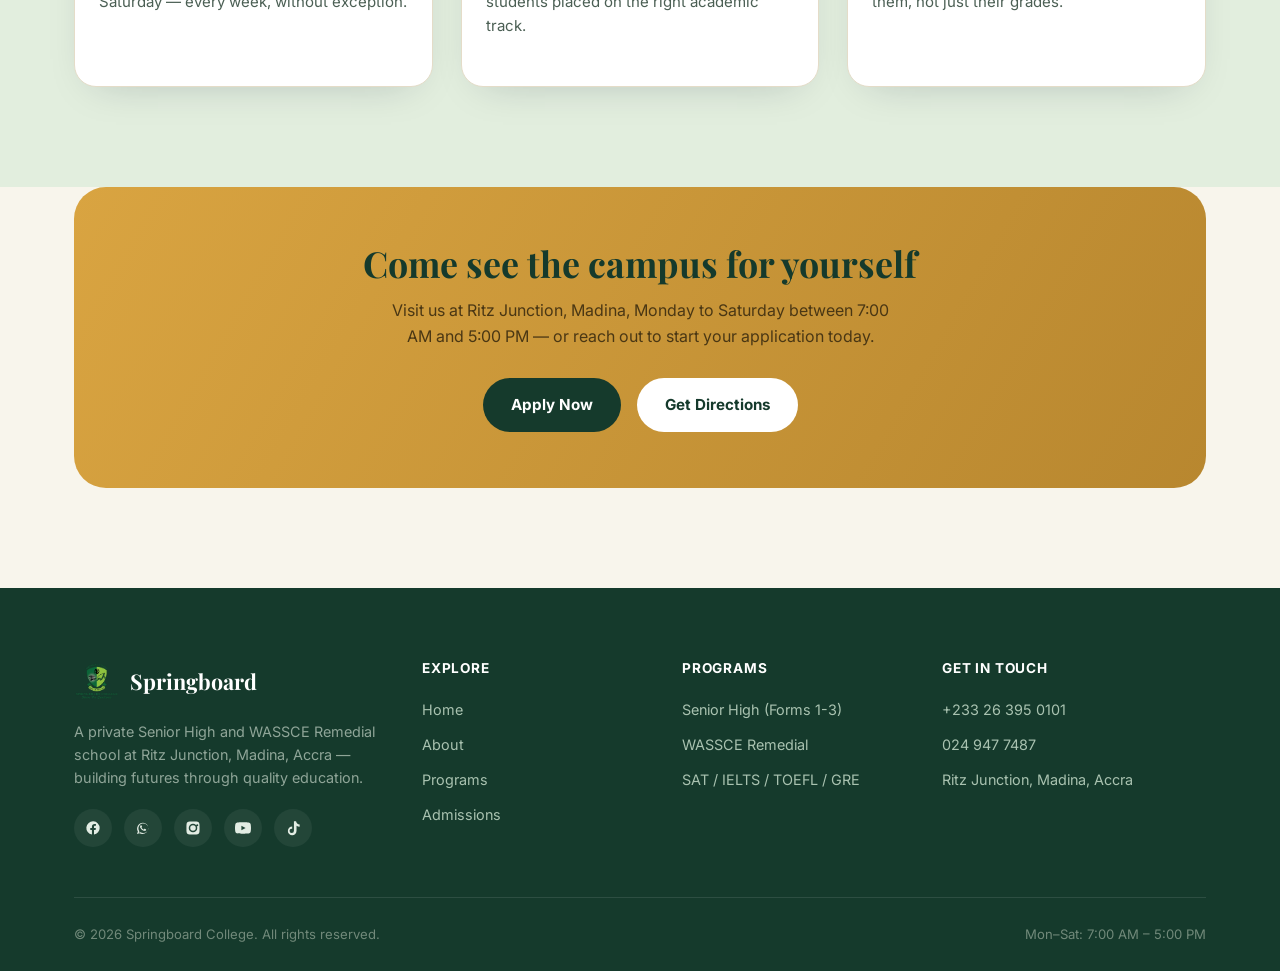
==== commit d7ff5a46: "Topbar: drop hours, group contact info, icon-only socials Cleaner two-group layout: phone+location l" ====
--- a/about.html
+++ b/about.html
@@ -25,18 +25,22 @@
 <header>
   <div class="topbar">
     <div class="container">
-      <div class="topbar-item">
-        <svg viewBox="0 0 24 24" fill="none" stroke-width="2"><path d="M22 16.9v3a2 2 0 01-2.2 2 19.8 19.8 0 01-8.6-3.1 19.5 19.5 0 01-6-6 19.8 19.8 0 01-3.1-8.7A2 2 0 014.1 2h3a2 2 0 012 1.7c.1 1 .3 2 .7 3a2 2 0 01-.4 2.1L8 10.3a16 16 0 006 6l1.5-1.5a2 2 0 012.1-.4c1 .4 2 .6 3 .7a2 2 0 011.4 2z"/></svg>
-        <span>+233 26 395 0101</span>
+      <div class="topbar-info">
+        <div class="topbar-item">
+          <svg viewBox="0 0 24 24" fill="none" stroke-width="2"><path d="M22 16.9v3a2 2 0 01-2.2 2 19.8 19.8 0 01-8.6-3.1 19.5 19.5 0 01-6-6 19.8 19.8 0 01-3.1-8.7A2 2 0 014.1 2h3a2 2 0 012 1.7c.1 1 .3 2 .7 3a2 2 0 01-.4 2.1L8 10.3a16 16 0 006 6l1.5-1.5a2 2 0 012.1-.4c1 .4 2 .6 3 .7a2 2 0 011.4 2z"/></svg>
+          <span>+233 26 395 0101</span>
+        </div>
+        <div class="topbar-item">
+          <svg viewBox="0 0 24 24" fill="none" stroke-width="2"><path d="M12 21s-7-5.5-7-11a7 7 0 0114 0c0 5.5-7 11-7 11z"/><circle cx="12" cy="10" r="2.5"/></svg>
+          <span>Ritz Junction, Madina, Accra</span>
+        </div>
       </div>
-      <div class="topbar-item">
-        <svg viewBox="0 0 24 24" fill="none" stroke-width="2"><path d="M12 21s-7-5.5-7-11a7 7 0 0114 0c0 5.5-7 11-7 11z"/><circle cx="12" cy="10" r="2.5"/></svg>
-        <span>Ritz Junction, Madina, Accra</span>
-      </div>
-      <div class="topbar-links">
-        <span>Mon–Sat: 7:00 AM – 5:00 PM</span>
-        <a href="https://www.facebook.com/225669790780973/" target="_blank" rel="noopener">Facebook</a>
-        <a href="https://wa.me/233263950101" target="_blank" rel="noopener">WhatsApp</a>
+      <div class="topbar-soc">
+        <a href="https://www.facebook.com/225669790780973/" target="_blank" rel="noopener" aria-label="Facebook"><svg viewBox="0 0 24 24"><path d="M22 12a10 10 0 10-11.6 9.9v-7H7.9V12h2.5V9.8c0-2.5 1.5-3.9 3.8-3.9 1.1 0 2.2.2 2.2.2v2.4h-1.3c-1.2 0-1.6.8-1.6 1.6V12h2.8l-.4 2.9h-2.4v7A10 10 0 0022 12z"/></svg></a>
+        <a href="https://wa.me/233263950101" target="_blank" rel="noopener" aria-label="WhatsApp"><svg viewBox="0 0 24 24"><path d="M17.6 6.32A8.86 8.86 0 0012.05 4a8.94 8.94 0 00-7.74 13.4L3 21l3.72-1.28a8.9 8.9 0 004.31 1.1 8.94 8.94 0 008.9-8.9 8.86 8.86 0 00-2.33-5.6zM12.05 19.4a7.4 7.4 0 01-3.77-1.03l-.27-.16-2.24.77.75-2.18-.18-.28a7.42 7.42 0 1113.7-3.9 7.43 7.43 0 01-7.99 6.78zm4.08-5.56c-.22-.11-1.31-.65-1.51-.72-.2-.07-.35-.11-.5.11-.15.22-.57.72-.7.86-.13.15-.26.16-.48.05a6.1 6.1 0 01-1.8-1.11 6.75 6.75 0 01-1.24-1.55c-.13-.22 0-.34.1-.45.1-.1.22-.26.33-.39.11-.13.15-.22.22-.37.07-.15.04-.28-.02-.39-.06-.11-.5-1.2-.68-1.65-.18-.43-.36-.37-.5-.38h-.43c-.15 0-.39.06-.6.28-.2.22-.79.77-.79 1.87s.81 2.17.92 2.32c.11.15 1.6 2.44 3.87 3.42.54.23.96.37 1.29.48.54.17 1.03.15 1.42.09.43-.06 1.31-.53 1.5-1.05.18-.51.18-.95.13-1.05-.05-.1-.2-.16-.42-.27z"/></svg></a>
+        <a href="#" aria-label="Instagram"><svg viewBox="0 0 24 24"><path d="M12 2.2c3.2 0 3.6 0 4.85.07 3.25.15 4.77 1.69 4.92 4.92.06 1.27.07 1.65.07 4.85s0 3.58-.07 4.85c-.15 3.23-1.66 4.77-4.92 4.92-1.27.06-1.65.07-4.85.07s-3.58 0-4.85-.07c-3.26-.15-4.77-1.7-4.92-4.92C2.16 15.58 2.16 15.2 2.16 12s0-3.58.07-4.85C2.38 3.92 3.9 2.38 7.15 2.27 8.42 2.21 8.8 2.2 12 2.2m0 3.4a6.4 6.4 0 100 12.8 6.4 6.4 0 000-12.8m0 2.25a4.15 4.15 0 110 8.3 4.15 4.15 0 010-8.3m6.4-1.6a1.5 1.5 0 100 3 1.5 1.5 0 000-3"/></svg></a>
+        <a href="#" aria-label="YouTube"><svg viewBox="0 0 24 24"><path d="M23.5 6.2a3 3 0 00-2.1-2.1C19.5 3.5 12 3.5 12 3.5s-7.5 0-9.4.6A3 3 0 00.5 6.2 31 31 0 000 12a31 31 0 00.5 5.8 3 3 0 002.1 2.1c1.9.6 9.4.6 9.4.6s7.5 0 9.4-.6a3 3 0 002.1-2.1A31 31 0 0024 12a31 31 0 00-.5-5.8zM9.6 15.5v-7l6.3 3.5-6.3 3.5z"/></svg></a>
+        <a href="#" aria-label="TikTok"><svg viewBox="0 0 24 24"><path d="M16.6 2h-3.2v14.3a3.3 3.3 0 11-3.3-3.3c.2 0 .5 0 .7.06v-3.2a6.5 6.5 0 106.5 6.44V8.6a8.4 8.4 0 004.7 1.4V6.8a5.6 5.6 0 01-5.4-4.8z"/></svg></a>
       </div>
     </div>
   </div>
--- a/styles.css
+++ b/styles.css
@@ -74,11 +74,15 @@
 
 /* Topbar */
 .topbar{background:var(--navy);color:#cfe0d3;font-size:.85rem}
-.topbar .container{display:flex;align-items:center;justify-content:space-between;padding-top:9px;padding-bottom:9px;flex-wrap:wrap;gap:8px}
+.topbar .container{display:flex;align-items:center;justify-content:space-between;padding-top:8px;padding-bottom:8px;flex-wrap:wrap;gap:12px}
+.topbar-info{display:flex;align-items:center;gap:28px;flex-wrap:wrap}
 .topbar-item{display:flex;align-items:center;gap:8px}
 .topbar-item svg{width:14px;height:14px;stroke:var(--gold)}
-.topbar-links{display:flex;gap:18px}
-.topbar-links a:hover{color:#fff}
+.topbar-soc{display:flex;align-items:center;gap:8px}
+.topbar-soc a{width:26px;height:26px;border-radius:50%;background:rgba(255,255,255,.08);display:flex;align-items:center;justify-content:center}
+.topbar-soc svg{width:12px;height:12px;fill:#cfe0d3}
+.topbar-soc a:hover{background:var(--gold)}
+.topbar-soc a:hover svg{fill:var(--navy)}
 
 /* Nav */
 header{position:sticky;top:0;z-index:100}
@@ -272,7 +276,8 @@
 @media (max-width:720px){
   .nav-links{display:none}
   .burger{display:flex}
-  .topbar-links{display:none}
+  .topbar-soc{display:none}
+  .topbar-info{gap:14px}
   .programs-grid,.testi-grid,.stats-strip,.steps{grid-template-columns:1fr}
   .highlight,.cta-band{padding:40px 26px}
   .why-panel{grid-template-columns:1fr}
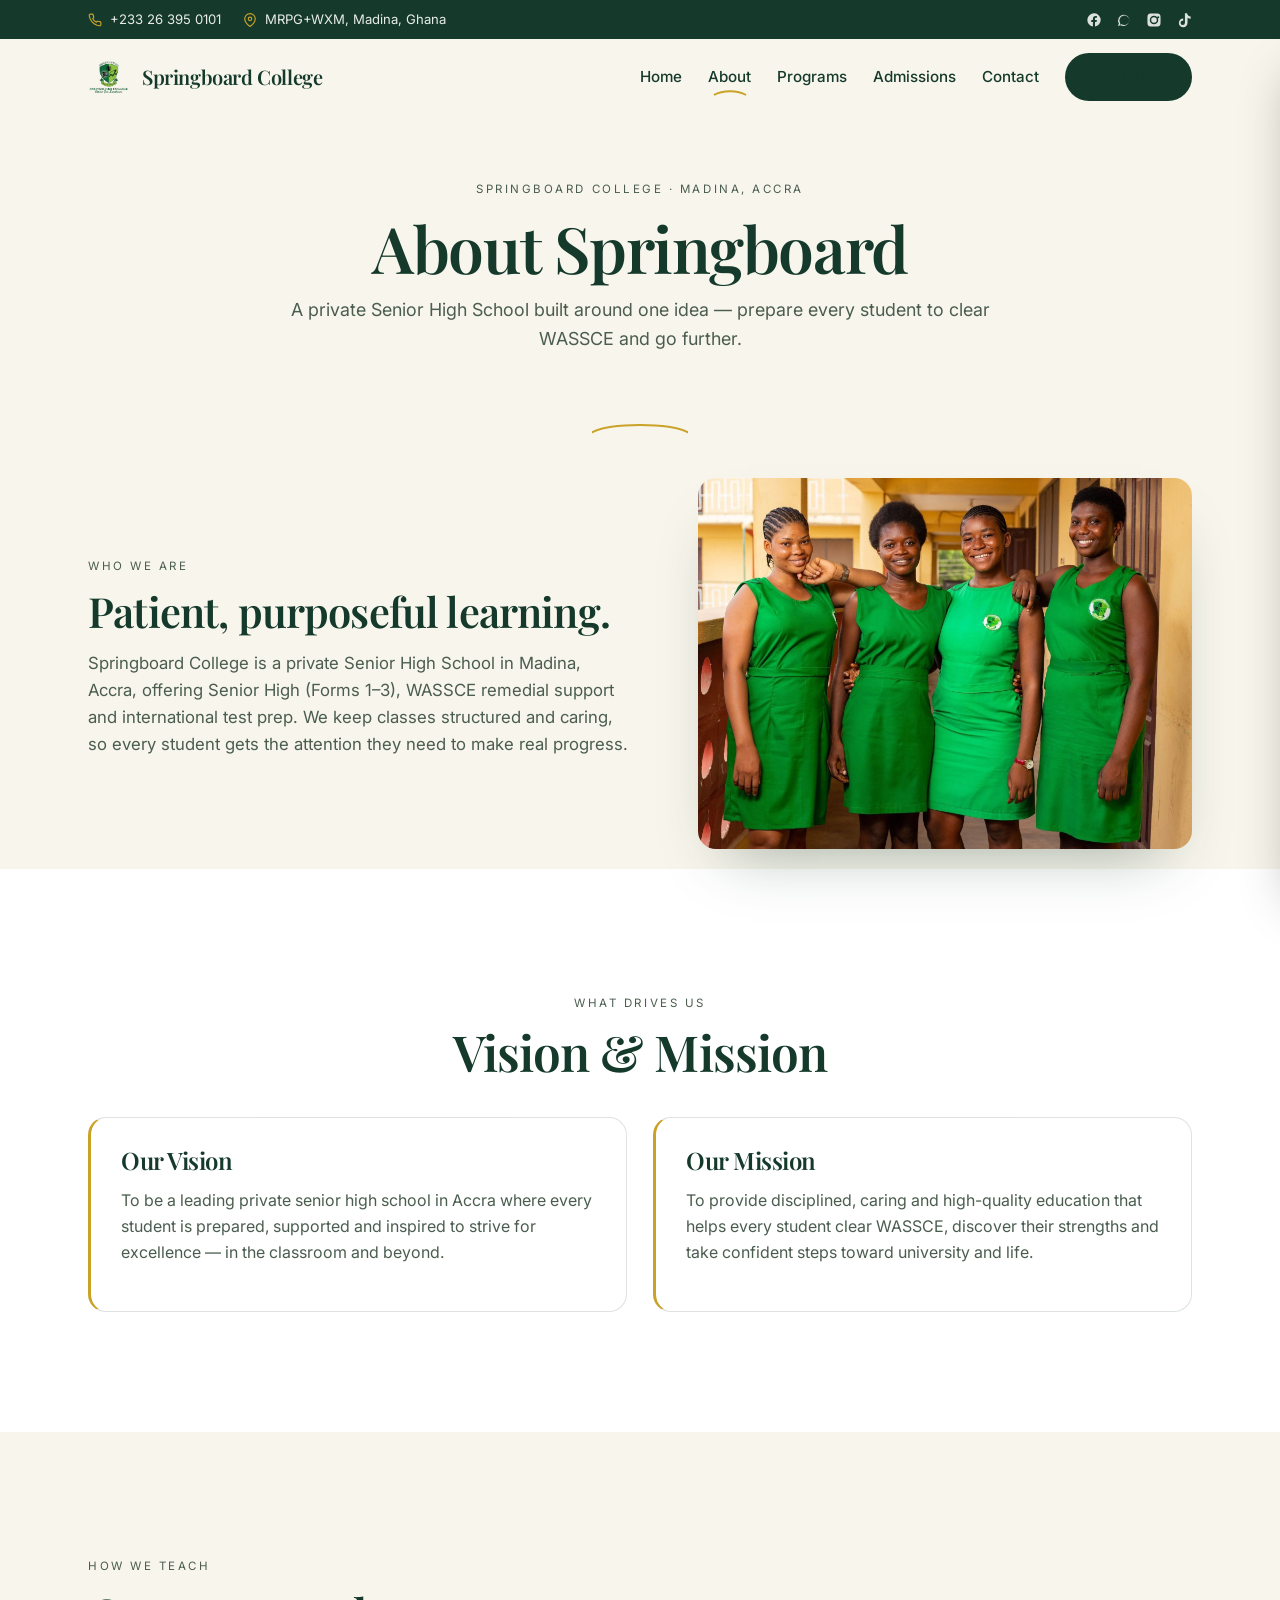
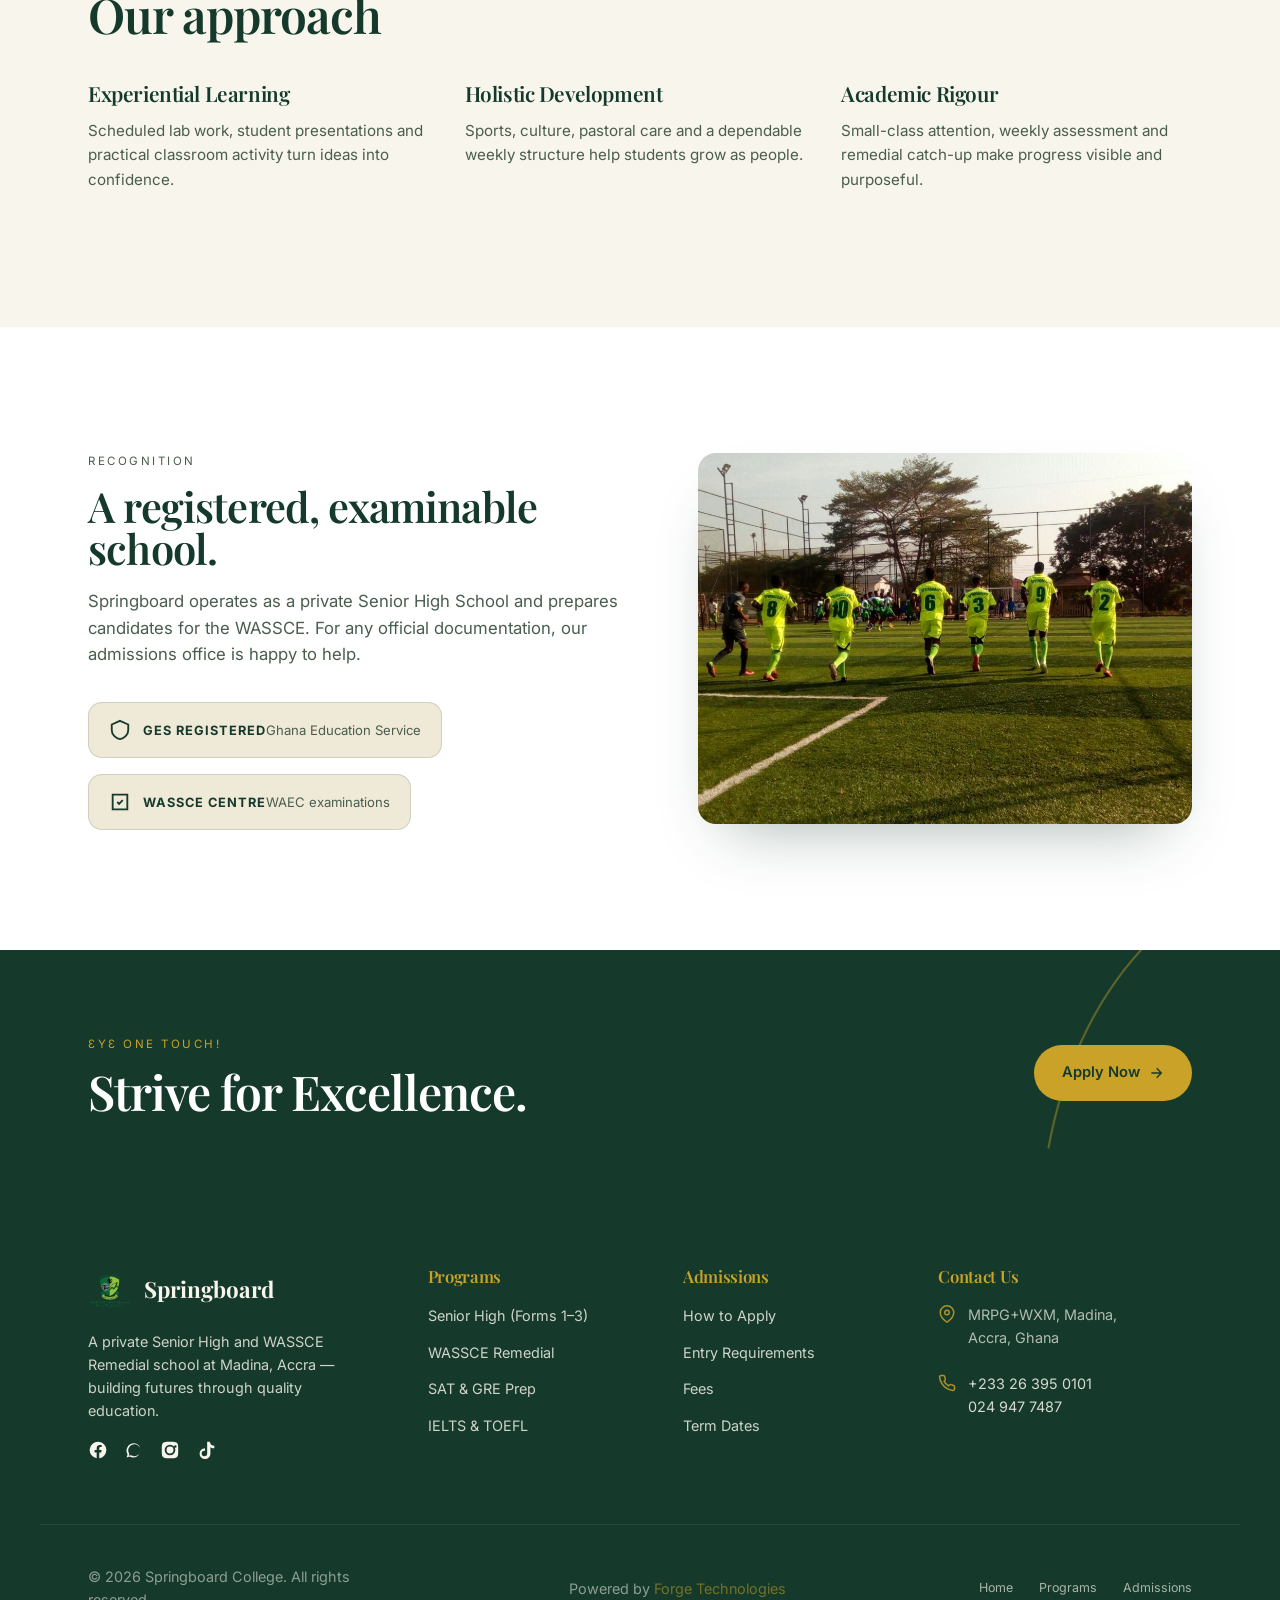
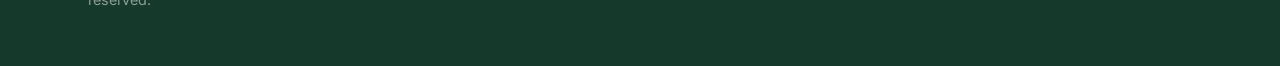
==== commit 60674d12: "Redesign Programs/Admissions/About to match Home (green/gold arc): shared sb.js nav/footer, consiste" ====
--- a/about.html
+++ b/about.html
@@ -1,192 +1,125 @@
 <!DOCTYPE html>
 <html lang="en">
 <head>
-<meta charset="UTF-8">
-<meta name="viewport" content="width=device-width, initial-scale=1.0">
-<title>About Us | Springboard College, Madina Accra</title>
-<meta name="description" content="Learn about Springboard College — a private Senior High and WASSCE Remedial school at Ritz Junction, Madina, Accra, built on discipline, achievement and community pride.">
-<link rel="preconnect" href="https://fonts.googleapis.com">
-<link rel="preconnect" href="https://fonts.gstatic.com" crossorigin>
-<link href="https://fonts.googleapis.com/css2?family=Playfair+Display:wght@600;700&family=Inter:wght@400;500;600;700&display=swap" rel="stylesheet">
-<link rel="icon" type="image/png" href="images/logo.png">
-<link rel="stylesheet" href="styles.css">
+<meta charset="UTF-8" />
+<meta name="viewport" content="width=device-width, initial-scale=1.0" />
+<title>About — Springboard College | Vision, Mission & Approach</title>
+<meta name="description" content="About Springboard College, Madina Accra — our vision, mission, approach to teaching and accreditation as a private Senior High School." />
+<link rel="icon" type="image/png" href="images/logo.png" />
+<link rel="preconnect" href="https://fonts.googleapis.com" />
+<link rel="preconnect" href="https://fonts.gstatic.com" crossorigin />
+<link href="https://fonts.googleapis.com/css2?family=Playfair+Display:ital,wght@0,500;0,600;0,700;1,500;1,600&family=Inter:wght@400;500;600;700&display=swap" rel="stylesheet" />
+<link rel="stylesheet" href="sb.css" />
 </head>
-<body>
+<body data-page="about">
 
-<div class="drawer" id="drawer">
-  <span class="drawer-x" id="drawerX">&times;</span>
-  <a href="index.html">Home</a>
-  <a href="about.html">About</a>
-  <a href="programs.html">Programs</a>
-  <a href="admissions.html">Admissions</a>
-  <a href="contact.html">Contact</a>
-</div>
+<div class="topbar"><div class="wrap">
+  <div class="topbar-info">
+    <a href="tel:+233263950101"><svg viewBox="0 0 24 24" fill="none" stroke="currentColor" stroke-width="2"><path d="M22 16.9v3a2 2 0 01-2.2 2 19.8 19.8 0 01-8.6-3.1 19.5 19.5 0 01-6-6A19.8 19.8 0 012.1 4.2 2 2 0 014 2h3a2 2 0 012 1.7c.1 1 .4 1.9.7 2.8a2 2 0 01-.5 2.1L8.1 9.9a16 16 0 006 6l1.3-1.3a2 2 0 012.1-.4c.9.3 1.8.6 2.8.7A2 2 0 0122 16.9z"/></svg>+233 26 395 0101</a>
+    <a href="https://www.google.com/maps/search/?api=1&amp;query=MRPG%2BWXM%20Madina%20Ghana" target="_blank" rel="noopener"><svg viewBox="0 0 24 24" fill="none" stroke="currentColor" stroke-width="2"><path d="M21 10c0 7-9 13-9 13s-9-6-9-13a9 9 0 0118 0z"/><circle cx="12" cy="10" r="3"/></svg>MRPG+WXM, Madina, Ghana</a>
+  </div>
+  <div class="topbar-soc">
+    <a href="https://www.facebook.com/225669790780973/" target="_blank" rel="noopener" aria-label="Facebook"><svg viewBox="0 0 24 24" fill="currentColor"><path d="M22 12a10 10 0 10-11.6 9.9v-7H7.9V12h2.5V9.8c0-2.5 1.5-3.9 3.8-3.9 1.1 0 2.2.2 2.2.2v2.4h-1.3c-1.2 0-1.6.8-1.6 1.6V12h2.8l-.4 2.9h-2.4v7A10 10 0 0022 12z"/></svg></a>
+    <a href="https://wa.me/233263950101" target="_blank" rel="noopener" aria-label="WhatsApp"><svg viewBox="0 0 24 24" fill="currentColor"><path d="M17.6 6.3A8.9 8.9 0 0012 4a8.9 8.9 0 00-7.7 13.4L3 21l3.7-1.3A8.9 8.9 0 0012 20.9 8.9 8.9 0 0017.6 6.3zM12 19.4a7.4 7.4 0 01-3.8-1l-.3-.2-2.2.8.7-2.2-.2-.3a7.4 7.4 0 1113.7-3.9A7.4 7.4 0 0112 19.4z"/></svg></a>
+    <a href="#" aria-label="Instagram"><svg viewBox="0 0 24 24" fill="currentColor"><path d="M12 2.2c3.2 0 3.6 0 4.85.07 3.25.15 4.77 1.69 4.92 4.92.06 1.27.07 1.65.07 4.85s0 3.58-.07 4.85c-.15 3.23-1.66 4.77-4.92 4.92-1.27.06-1.65.07-4.85.07s-3.58 0-4.85-.07c-3.26-.15-4.77-1.7-4.92-4.92C2.16 15.58 2.16 15.2 2.16 12s0-3.58.07-4.85C2.38 3.92 3.9 2.38 7.15 2.27 8.42 2.21 8.8 2.2 12 2.2m0 3.4a6.4 6.4 0 100 12.8 6.4 6.4 0 000-12.8m0 2.25a4.15 4.15 0 110 8.3 4.15 4.15 0 010-8.3m6.4-1.6a1.5 1.5 0 100 3 1.5 1.5 0 000-3"/></svg></a>
+    <a href="#" aria-label="TikTok"><svg viewBox="0 0 24 24" fill="currentColor"><path d="M16.6 2h-3.2v14.3a3.3 3.3 0 11-3.3-3.3c.2 0 .5 0 .7.06v-3.2a6.5 6.5 0 106.5 6.44V8.6a8.4 8.4 0 004.7 1.4V6.8a5.6 5.6 0 01-5.4-4.8z"/></svg></a>
+  </div>
+</div></div>
 
-<header>
-  <div class="topbar">
-    <div class="container">
-      <div class="topbar-info">
-        <div class="topbar-item">
-          <svg viewBox="0 0 24 24" fill="none" stroke-width="2"><path d="M22 16.9v3a2 2 0 01-2.2 2 19.8 19.8 0 01-8.6-3.1 19.5 19.5 0 01-6-6 19.8 19.8 0 01-3.1-8.7A2 2 0 014.1 2h3a2 2 0 012 1.7c.1 1 .3 2 .7 3a2 2 0 01-.4 2.1L8 10.3a16 16 0 006 6l1.5-1.5a2 2 0 012.1-.4c1 .4 2 .6 3 .7a2 2 0 011.4 2z"/></svg>
-          <span>+233 26 395 0101</span>
+<header class="nav" id="nav"><div class="wrap nav-in">
+  <a href="index.html" class="brand"><img src="images/logo.png" alt="Springboard College crest" /><b>Springboard College</b></a>
+  <nav class="nav-links">
+    <a href="index.html">Home</a>
+    <a href="about.html" class="active">About</a>
+    <a href="programs.html">Programs</a>
+    <a href="admissions.html">Admissions</a>
+    <a href="index.html#contact">Contact</a>
+    <a href="admissions.html" class="pill pill-green" style="padding:10px 22px">Apply Now</a>
+  </nav>
+  <button class="burger" id="burger" aria-label="Menu"><svg viewBox="0 0 24 24" fill="none" stroke="currentColor" stroke-width="2"><path d="M3 6h18M3 12h18M3 18h18"/></svg></button>
+</div></header>
+<aside class="drawer" id="drawer">
+  <a href="index.html">Home</a><a href="about.html">About</a><a href="programs.html">Programs</a><a href="admissions.html">Admissions</a><a href="index.html#contact">Contact</a>
+  <a href="admissions.html" class="pill pill-gold">Apply Now</a>
+  <svg class="arc-deco" viewBox="0 0 300 300" fill="none"><path d="M8 290C40 120 150 22 292 8" stroke="#C9A227" stroke-width="2"/></svg>
+</aside>
+
+<main>
+  <header class="page-head">
+    <span class="eyebrow dark">Springboard College · Madina, Accra</span>
+    <h1 style="margin-top:14px">About Springboard</h1>
+    <p>A private Senior High School built around one idea — prepare every student to clear WASSCE and go further.</p>
+    <div class="arc"><svg width="96" viewBox="0 0 100 20" fill="none"><path d="M0 18C20 8 80 8 100 18" stroke="#C9A227" stroke-width="2" stroke-linecap="round"/></svg></div>
+  </header>
+
+  <!-- INTRO SPLIT -->
+  <section class="wrap" style="padding-bottom:20px">
+    <div class="split reveal">
+      <div>
+        <span class="eyebrow dark">Who We Are</span>
+        <h2 style="margin-top:12px;font-size:clamp(1.9rem,3.6vw,2.6rem)">Patient, purposeful learning.</h2>
+        <p style="margin-top:18px;color:var(--muted)">Springboard College is a private Senior High School in Madina, Accra, offering Senior High (Forms 1–3), WASSCE remedial support and international test prep. We keep classes structured and caring, so every student gets the attention they need to make real progress.</p>
+      </div>
+      <div class="media"><img src="images/490766188_1209341277862342_7514869006436245181_n.jpg" alt="Springboard College students" /></div>
+    </div>
+  </section>
+
+  <!-- VISION & MISSION -->
+  <section class="section white">
+    <div class="wrap">
+      <div class="center reveal" style="margin-bottom:40px"><span class="eyebrow dark">What drives us</span><h2 style="margin-top:12px">Vision &amp; Mission</h2></div>
+      <div class="vm-grid">
+        <div class="vm reveal">
+          <h3>Our Vision</h3>
+          <p>To be a leading private senior high school in Accra where every student is prepared, supported and inspired to strive for excellence — in the classroom and beyond.</p>
         </div>
-        <div class="topbar-item">
-          <svg viewBox="0 0 24 24" fill="none" stroke-width="2"><path d="M12 21s-7-5.5-7-11a7 7 0 0114 0c0 5.5-7 11-7 11z"/><circle cx="12" cy="10" r="2.5"/></svg>
-          <span>Ritz Junction, Madina, Accra</span>
+        <div class="vm reveal">
+          <h3>Our Mission</h3>
+          <p>To provide disciplined, caring and high-quality education that helps every student clear WASSCE, discover their strengths and take confident steps toward university and life.</p>
         </div>
       </div>
-      <div class="topbar-soc">
-        <a href="https://www.facebook.com/225669790780973/" target="_blank" rel="noopener" aria-label="Facebook"><svg viewBox="0 0 24 24"><path d="M22 12a10 10 0 10-11.6 9.9v-7H7.9V12h2.5V9.8c0-2.5 1.5-3.9 3.8-3.9 1.1 0 2.2.2 2.2.2v2.4h-1.3c-1.2 0-1.6.8-1.6 1.6V12h2.8l-.4 2.9h-2.4v7A10 10 0 0022 12z"/></svg></a>
-        <a href="https://wa.me/233263950101" target="_blank" rel="noopener" aria-label="WhatsApp"><svg viewBox="0 0 24 24"><path d="M17.6 6.32A8.86 8.86 0 0012.05 4a8.94 8.94 0 00-7.74 13.4L3 21l3.72-1.28a8.9 8.9 0 004.31 1.1 8.94 8.94 0 008.9-8.9 8.86 8.86 0 00-2.33-5.6zM12.05 19.4a7.4 7.4 0 01-3.77-1.03l-.27-.16-2.24.77.75-2.18-.18-.28a7.42 7.42 0 1113.7-3.9 7.43 7.43 0 01-7.99 6.78zm4.08-5.56c-.22-.11-1.31-.65-1.51-.72-.2-.07-.35-.11-.5.11-.15.22-.57.72-.7.86-.13.15-.26.16-.48.05a6.1 6.1 0 01-1.8-1.11 6.75 6.75 0 01-1.24-1.55c-.13-.22 0-.34.1-.45.1-.1.22-.26.33-.39.11-.13.15-.22.22-.37.07-.15.04-.28-.02-.39-.06-.11-.5-1.2-.68-1.65-.18-.43-.36-.37-.5-.38h-.43c-.15 0-.39.06-.6.28-.2.22-.79.77-.79 1.87s.81 2.17.92 2.32c.11.15 1.6 2.44 3.87 3.42.54.23.96.37 1.29.48.54.17 1.03.15 1.42.09.43-.06 1.31-.53 1.5-1.05.18-.51.18-.95.13-1.05-.05-.1-.2-.16-.42-.27z"/></svg></a>
-        <a href="#" aria-label="Instagram"><svg viewBox="0 0 24 24"><path d="M12 2.2c3.2 0 3.6 0 4.85.07 3.25.15 4.77 1.69 4.92 4.92.06 1.27.07 1.65.07 4.85s0 3.58-.07 4.85c-.15 3.23-1.66 4.77-4.92 4.92-1.27.06-1.65.07-4.85.07s-3.58 0-4.85-.07c-3.26-.15-4.77-1.7-4.92-4.92C2.16 15.58 2.16 15.2 2.16 12s0-3.58.07-4.85C2.38 3.92 3.9 2.38 7.15 2.27 8.42 2.21 8.8 2.2 12 2.2m0 3.4a6.4 6.4 0 100 12.8 6.4 6.4 0 000-12.8m0 2.25a4.15 4.15 0 110 8.3 4.15 4.15 0 010-8.3m6.4-1.6a1.5 1.5 0 100 3 1.5 1.5 0 000-3"/></svg></a>
-        <a href="#" aria-label="YouTube"><svg viewBox="0 0 24 24"><path d="M23.5 6.2a3 3 0 00-2.1-2.1C19.5 3.5 12 3.5 12 3.5s-7.5 0-9.4.6A3 3 0 00.5 6.2 31 31 0 000 12a31 31 0 00.5 5.8 3 3 0 002.1 2.1c1.9.6 9.4.6 9.4.6s7.5 0 9.4-.6a3 3 0 002.1-2.1A31 31 0 0024 12a31 31 0 00-.5-5.8zM9.6 15.5v-7l6.3 3.5-6.3 3.5z"/></svg></a>
-        <a href="#" aria-label="TikTok"><svg viewBox="0 0 24 24"><path d="M16.6 2h-3.2v14.3a3.3 3.3 0 11-3.3-3.3c.2 0 .5 0 .7.06v-3.2a6.5 6.5 0 106.5 6.44V8.6a8.4 8.4 0 004.7 1.4V6.8a5.6 5.6 0 01-5.4-4.8z"/></svg></a>
+    </div>
+  </section>
+
+  <!-- APPROACH -->
+  <section class="section">
+    <div class="wrap">
+      <div class="reveal" style="max-width:640px;margin-bottom:44px"><span class="eyebrow dark">How we teach</span><h2 style="margin-top:12px;font-size:clamp(2rem,4vw,3rem)">Our approach</h2></div>
+      <div class="appr-grid">
+        <div class="appr reveal"><h3>Experiential Learning</h3><p>Scheduled lab work, student presentations and practical classroom activity turn ideas into confidence.</p></div>
+        <div class="appr reveal"><h3>Holistic Development</h3><p>Sports, culture, pastoral care and a dependable weekly structure help students grow as people.</p></div>
+        <div class="appr reveal"><h3>Academic Rigour</h3><p>Small-class attention, weekly assessment and remedial catch-up make progress visible and purposeful.</p></div>
       </div>
     </div>
-  </div>
-  <nav>
-    <div class="nav-in">
-      <a href="index.html" class="logo"><img class="mark" src="images/logo.png" alt="Springboard College crest">Springboard</a>
-      <div class="nav-links">
-        <a href="index.html">Home</a>
-        <a href="about.html" class="active">About</a>
-        <a href="programs.html">Programs</a>
-        <a href="admissions.html">Admissions</a>
-        <a href="contact.html">Contact</a>
+  </section>
+
+  <!-- ACCREDITATION -->
+  <section class="section white">
+    <div class="wrap split">
+      <div class="reveal">
+        <span class="eyebrow dark">Recognition</span>
+        <h2 style="margin-top:12px;font-size:clamp(1.9rem,3.6vw,2.6rem)">A registered, examinable school.</h2>
+        <p style="margin-top:18px;color:var(--muted)">Springboard operates as a private Senior High School and prepares candidates for the WASSCE. For any official documentation, our admissions office is happy to help.</p>
+        <div class="badge-row">
+          <div class="badge"><svg viewBox="0 0 24 24" width="22" height="22" fill="none" stroke="#153A2C" stroke-width="2"><path d="M12 2l9 4v6c0 5-4 9-9 10-5-1-9-5-9-10V6l9-4z"/></svg><div><b>GES Registered</b><span>Ghana Education Service</span></div></div>
+          <div class="badge"><svg viewBox="0 0 24 24" width="22" height="22" fill="none" stroke="#153A2C" stroke-width="2"><path d="M4 4h16v16H4z"/><path d="M9 12l2 2 4-4"/></svg><div><b>WASSCE Centre</b><span>WAEC examinations</span></div></div>
+        </div>
       </div>
-      <div class="nav-cta">
-        <a href="admissions.html" class="btn btn-teal btn-sm">Apply Now</a>
-        <div class="burger" id="burger"><span></span><span></span><span></span></div>
-      </div>
+      <div class="media"><img src="images/648799808_26981625788092010_262201787042247279_n.jpg" alt="Springboard College students studying" /></div>
     </div>
-  </nav>
-</header>
+  </section>
+</main>
 
-<section class="page-hero">
-  <div class="container reveal">
-    <span class="eyebrow">About Springboard College</span>
-    <h1>A community built on discipline and achievement</h1>
-    <div class="breadcrumb"><a href="index.html">Home</a><span>/</span><span>About</span></div>
+<section class="cta-band">
+  <svg class="arc-deco" viewBox="0 0 300 300" fill="none" aria-hidden="true"><path d="M8 290C40 120 150 22 292 8" stroke="#C9A227" stroke-width="2" stroke-linecap="round"/></svg>
+  <div class="wrap cta-in">
+    <div><span class="eyebrow">ƐYƐ One Touch!</span><h2 style="margin-top:12px">Strive for Excellence.</h2></div>
+    <a href="admissions.html" class="pill pill-gold" style="flex:none">Apply Now <svg viewBox="0 0 24 24" fill="none" stroke="currentColor" stroke-width="2"><path d="M5 12h14M13 5l7 7-7 7"/></svg></a>
   </div>
 </section>
 
-<section class="section" style="padding-top:20px">
-  <div class="container">
-    <div class="about-split">
-      <div class="about-art reveal">
-        <div class="main"><img src="images/649250986_27014353518152570_963237712582813607_n.jpg" alt="Springboard College library"></div>
-        <div class="float-a"><img src="images/33992911_2101817066499560_7887010924257607680_n.jpg" alt="Teacher guiding students at Springboard College"></div>
-        <div class="float-b"><img src="images/61800275_2682312428450018_990809802265329664_n.jpg" alt="Springboard College award plaque"></div>
-      </div>
-      <div class="about-copy reveal">
-        <span class="eyebrow">Our Story</span>
-        <h2>The best private SHS &amp; WASSCE remedial school in the area</h2>
-        <p>Springboard College sits at Ritz Junction in Madina, Accra, and has built a name as a private Senior High School and WASSCE Remedial institution focused on one thing: quality education that prepares students for what comes next.</p>
-        <p>We serve students working through the full Senior High curriculum from Form 1 to Form 3, as well as students who need to re-sit WASSCE and get back on track. Alongside that, we run dedicated preparation classes for students planning to study abroad, covering the SAT, IELTS, TOEFL and GRE.</p>
-        <p>Every part of how we operate — from our experienced teaching staff to our flexible fee structure — is designed around making sure a student's circumstances never stand in the way of their result.</p>
-      </div>
-    </div>
-  </div>
-</section>
+<div id="footerHost"></div>
 
-<section class="section" style="padding-top:0">
-  <div class="container">
-    <div class="info-grid">
-      <div class="info-card reveal">
-        <h3><svg viewBox="0 0 24 24" fill="none" stroke="currentColor" stroke-width="2"><path d="M12 2l9 4.5-9 4.5-9-4.5L12 2z"/><path d="M3 6.5v6c0 2 4 4 9 4s9-2 9-4v-6"/></svg>Our Mission</h3>
-        <p>To provide accessible, quality education that prepares every student — whether in Forms 1 to 3, WASSCE remedial classes, or international test prep — for real achievement, not just a certificate.</p>
-      </div>
-      <div class="info-card reveal">
-        <h3><svg viewBox="0 0 24 24" fill="none" stroke="currentColor" stroke-width="2"><circle cx="12" cy="12" r="10"/><path d="M12 6v6l4 2"/></svg>Our Vision</h3>
-        <p>To be recognized as the leading private Senior High and remedial school in Madina and greater Accra — known for results, discipline and genuine community pride.</p>
-      </div>
-    </div>
-  </div>
-</section>
-
-<section class="section section-tint" style="padding-top:0">
-  <div class="container">
-    <div class="section-head reveal">
-      <span class="eyebrow">What We Stand For</span>
-      <h2>Our core values</h2>
-    </div>
-    <div class="programs-grid">
-      <div class="card reveal">
-        <div class="card-body">
-          <span class="card-tag">01</span>
-          <h3>Discipline</h3>
-          <p>Structured classes, clear expectations, and a routine that runs Monday through Saturday — every week, without exception.</p>
-        </div>
-      </div>
-      <div class="card reveal">
-        <div class="card-body">
-          <span class="card-tag">02</span>
-          <h3>Achievement</h3>
-          <p>We measure success in results — WASSCE passes, exam scores, and students placed on the right academic track.</p>
-        </div>
-      </div>
-      <div class="card reveal">
-        <div class="card-body">
-          <span class="card-tag">03</span>
-          <h3>Community Pride</h3>
-          <p>Every student is part of the Springboard community — supported by staff who know them, not just their grades.</p>
-        </div>
-      </div>
-    </div>
-  </div>
-</section>
-
-<section class="section" style="padding-top:0">
-  <div class="container">
-    <div class="cta-band reveal">
-      <h2>Come see the campus for yourself</h2>
-      <p>Visit us at Ritz Junction, Madina, Monday to Saturday between 7:00 AM and 5:00 PM — or reach out to start your application today.</p>
-      <div class="btn-row">
-        <a href="admissions.html" class="btn btn-dark">Apply Now</a>
-        <a href="contact.html" class="btn" style="background:#fff;color:var(--navy)">Get Directions</a>
-      </div>
-    </div>
-  </div>
-</section>
-
-<footer>
-  <div class="container">
-    <div class="foot-top">
-      <div class="foot-brand">
-        <a href="index.html" class="logo"><img class="mark" src="images/logo.png" alt="Springboard College crest">Springboard</a>
-        <p>A private Senior High and WASSCE Remedial school at Ritz Junction, Madina, Accra — building futures through quality education.</p>
-        <div class="foot-soc">
-          <a href="https://www.facebook.com/225669790780973/" target="_blank" rel="noopener" aria-label="Facebook"><svg viewBox="0 0 24 24"><path d="M22 12a10 10 0 10-11.6 9.9v-7H7.9V12h2.5V9.8c0-2.5 1.5-3.9 3.8-3.9 1.1 0 2.2.2 2.2.2v2.4h-1.3c-1.2 0-1.6.8-1.6 1.6V12h2.8l-.4 2.9h-2.4v7A10 10 0 0022 12z"/></svg></a>
-          <a href="https://wa.me/233263950101" target="_blank" rel="noopener" aria-label="WhatsApp"><svg viewBox="0 0 24 24"><path d="M17.6 6.32A8.86 8.86 0 0012.05 4a8.94 8.94 0 00-7.74 13.4L3 21l3.72-1.28a8.9 8.9 0 004.31 1.1 8.94 8.94 0 008.9-8.9 8.86 8.86 0 00-2.33-5.6zM12.05 19.4a7.4 7.4 0 01-3.77-1.03l-.27-.16-2.24.77.75-2.18-.18-.28a7.42 7.42 0 1113.7-3.9 7.43 7.43 0 01-7.99 6.78zm4.08-5.56c-.22-.11-1.31-.65-1.51-.72-.2-.07-.35-.11-.5.11-.15.22-.57.72-.7.86-.13.15-.26.16-.48.05a6.1 6.1 0 01-1.8-1.11 6.75 6.75 0 01-1.24-1.55c-.13-.22 0-.34.1-.45.1-.1.22-.26.33-.39.11-.13.15-.22.22-.37.07-.15.04-.28-.02-.39-.06-.11-.5-1.2-.68-1.65-.18-.43-.36-.37-.5-.38h-.43c-.15 0-.39.06-.6.28-.2.22-.79.77-.79 1.87s.81 2.17.92 2.32c.11.15 1.6 2.44 3.87 3.42.54.23.96.37 1.29.48.54.17 1.03.15 1.42.09.43-.06 1.31-.53 1.5-1.05.18-.51.18-.95.13-1.05-.05-.1-.2-.16-.42-.27z"/></svg></a>
-          <a href="#" aria-label="Instagram"><svg viewBox="0 0 24 24"><path d="M12 2.2c3.2 0 3.6 0 4.85.07 3.25.15 4.77 1.69 4.92 4.92.06 1.27.07 1.65.07 4.85s0 3.58-.07 4.85c-.15 3.23-1.66 4.77-4.92 4.92-1.27.06-1.65.07-4.85.07s-3.58 0-4.85-.07c-3.26-.15-4.77-1.7-4.92-4.92C2.16 15.58 2.16 15.2 2.16 12s0-3.58.07-4.85C2.38 3.92 3.9 2.38 7.15 2.27 8.42 2.21 8.8 2.2 12 2.2m0 3.4a6.4 6.4 0 100 12.8 6.4 6.4 0 000-12.8m0 2.25a4.15 4.15 0 110 8.3 4.15 4.15 0 010-8.3m6.4-1.6a1.5 1.5 0 100 3 1.5 1.5 0 000-3"/></svg></a>
-          <a href="#" aria-label="YouTube"><svg viewBox="0 0 24 24"><path d="M23.5 6.2a3 3 0 00-2.1-2.1C19.5 3.5 12 3.5 12 3.5s-7.5 0-9.4.6A3 3 0 00.5 6.2 31 31 0 000 12a31 31 0 00.5 5.8 3 3 0 002.1 2.1c1.9.6 9.4.6 9.4.6s7.5 0 9.4-.6a3 3 0 002.1-2.1A31 31 0 0024 12a31 31 0 00-.5-5.8zM9.6 15.5v-7l6.3 3.5-6.3 3.5z"/></svg></a>
-          <a href="#" aria-label="TikTok"><svg viewBox="0 0 24 24"><path d="M16.6 2h-3.2v14.3a3.3 3.3 0 11-3.3-3.3c.2 0 .5 0 .7.06v-3.2a6.5 6.5 0 106.5 6.44V8.6a8.4 8.4 0 004.7 1.4V6.8a5.6 5.6 0 01-5.4-4.8z"/></svg></a>
-        </div>
-      </div>
-      <div class="foot-col"><h5>Explore</h5><a href="index.html">Home</a><a href="about.html">About</a><a href="programs.html">Programs</a><a href="admissions.html">Admissions</a></div>
-      <div class="foot-col"><h5>Programs</h5><a href="programs.html#shs">Senior High (Forms 1-3)</a><a href="programs.html#remedial">WASSCE Remedial</a><a href="programs.html#intl">SAT / IELTS / TOEFL / GRE</a></div>
-      <div class="foot-col">
-        <h5>Get in touch</h5>
-        <a href="tel:+233263950101">+233 26 395 0101</a>
-        <a href="tel:+233249477487">024 947 7487</a>
-        <a href="contact.html">Ritz Junction, Madina, Accra</a>
-      </div>
-    </div>
-    <div class="foot-bottom">
-      <span>© 2026 Springboard College. All rights reserved.</span>
-      <span>Mon–Sat: 7:00 AM – 5:00 PM</span>
-    </div>
-  </div>
-</footer>
-
-<script>
-const nav=document.querySelector('nav');
-addEventListener('scroll',()=>nav.classList.toggle('scrolled',scrollY>20));
-const io=new IntersectionObserver(es=>es.forEach(e=>{if(e.isIntersecting){e.target.classList.add('in');io.unobserve(e.target)}}),{threshold:.1});
-document.querySelectorAll('.reveal').forEach(el=>io.observe(el));
-const dr=document.getElementById('drawer');
-document.getElementById('burger').addEventListener('click',()=>dr.classList.add('open'));
-document.getElementById('drawerX').addEventListener('click',()=>dr.classList.remove('open'));
-</script>
+<script src="sb.js"></script>
 </body>
 </html>
--- a/sb.css
+++ b/sb.css
@@ -0,0 +1,208 @@
+/* Springboard College — redesign (green / cream / gold, arc motif) */
+:root{
+  --forest:#153A2C; --forest-2:#0f2b20; --cream:#F8F5EC; --cream-2:#efe9d8;
+  --ink:#1E2B22; --gold:#C9A227; --gold-2:#dfc45d; --green:#2E9E4C; --muted:#4A5D4E;
+  --line:rgba(21,58,44,.14); --radius:18px;
+}
+*{box-sizing:border-box}
+html{scroll-behavior:smooth}
+body{margin:0;background:var(--cream);color:var(--ink);font-family:'Inter',system-ui,sans-serif;-webkit-font-smoothing:antialiased;line-height:1.6}
+img{max-width:100%;display:block}
+a{color:inherit;text-decoration:none}
+h1,h2,h3,h4{font-family:'Playfair Display',Georgia,serif;font-weight:600;color:var(--forest);line-height:1.02;letter-spacing:-.02em;margin:0}
+.wrap{max-width:1200px;margin:0 auto;padding:0 24px}
+@media(min-width:768px){.wrap{padding:0 48px}}
+.mono{font-family:'Inter',system-ui,sans-serif}
+.eyebrow{font-family:'Inter',system-ui,sans-serif;font-size:.72rem;text-transform:uppercase;letter-spacing:.22em;color:var(--gold)}
+.eyebrow.dark{color:var(--muted)}
+.lead{color:var(--muted);font-size:1.08rem}
+
+/* pills */
+.pill{display:inline-flex;align-items:center;justify-content:center;gap:.5rem;border-radius:999px;padding:14px 26px;font-weight:600;font-size:.92rem;transition:all .25s ease;cursor:pointer;border:2px solid transparent}
+.pill svg{width:16px;height:16px}
+.pill-gold{background:var(--gold);color:var(--forest)}
+.pill-gold:hover{background:var(--gold-2)}
+.pill-goldo{border-color:var(--gold);color:#fff}
+.pill-goldo:hover{background:var(--gold);color:var(--forest)}
+.pill-green{background:var(--forest);color:#fff}
+.pill-green:hover{background:var(--green)}
+.link-green{color:var(--green);font-weight:600;display:inline-flex;align-items:center;gap:.4rem}
+.link-green:hover{text-decoration:underline}
+
+/* arc divider */
+.arc{display:flex;justify-content:center;align-items:center;padding:44px 0}
+.arc svg{display:block}
+
+/* topbar */
+.topbar{background:var(--forest);color:#fff}
+.topbar .wrap{display:flex;gap:12px 22px;align-items:center;justify-content:space-between;flex-wrap:wrap;padding-top:9px;padding-bottom:9px;font-size:.82rem}
+.topbar-info{display:flex;gap:22px;align-items:center;flex-wrap:wrap}
+.topbar-info a,.topbar-info span{display:inline-flex;align-items:center;gap:8px;color:rgba(255,255,255,.9)}
+.topbar-info svg{width:14px;height:14px;color:var(--gold)}
+.topbar-soc{display:flex;gap:14px;align-items:center}
+.topbar-soc a{color:rgba(255,255,255,.85);display:inline-flex}
+.topbar-soc a:hover{color:var(--gold)}
+.topbar-soc svg{width:16px;height:16px}
+@media(max-width:560px){.topbar-soc{display:none}}
+
+/* nav */
+.nav{position:sticky;top:0;z-index:50;background:var(--cream);transition:box-shadow .3s}
+.nav.scrolled{box-shadow:0 1px 0 var(--line)}
+.nav-in{height:76px;display:flex;align-items:center;justify-content:space-between}
+.brand{display:flex;align-items:center;gap:12px;color:var(--forest)}
+.brand img{width:42px;height:42px;object-fit:contain}
+.brand b{font-family:'Playfair Display',serif;font-size:1.25rem;font-weight:600;letter-spacing:-.02em}
+.nav-links{display:none;align-items:center;gap:26px}
+@media(min-width:1024px){.nav-links{display:flex}}
+.nav-links a{font-size:.95rem;font-weight:500;color:var(--forest);position:relative;padding:6px 0}
+.nav-links a:hover{color:var(--green)}
+.nav-links a.active::after{content:"";position:absolute;left:50%;bottom:-2px;transform:translateX(-50%);width:34px;height:8px;background:no-repeat center/contain url("data:image/svg+xml,%3Csvg xmlns='http://www.w3.org/2000/svg' width='36' height='8'%3E%3Cpath d='M1 6C10 1 26 1 35 6' fill='none' stroke='%23C9A227' stroke-width='2'/%3E%3C/svg%3E")}
+.burger{display:inline-flex;background:none;border:0;color:var(--forest);cursor:pointer;padding:6px}
+@media(min-width:1024px){.burger{display:none}}
+.burger svg{width:26px;height:26px}
+.drawer{position:fixed;top:76px;right:0;height:calc(100vh - 76px);width:min(88vw,340px);background:var(--forest);color:#fff;padding:30px 28px;transform:translateX(110%);transition:transform .35s ease;z-index:60;box-shadow:-20px 0 50px rgba(0,0,0,.3);overflow:hidden}
+.drawer.open{transform:none}
+.drawer a{display:block;padding:15px 0;border-bottom:1px solid rgba(255,255,255,.1);font-size:1.05rem}
+.drawer .pill{margin-top:22px;width:100%}
+.drawer .arc-deco{position:absolute;bottom:24px;right:-70px;width:280px;opacity:.28;pointer-events:none}
+
+/* hero */
+.hero{position:relative;min-height:74vh;display:flex;align-items:center;overflow:hidden;background:var(--forest)}
+.hero-img{position:absolute;inset:0;width:100%;height:100%;object-fit:cover;object-position:center 30%}
+.hero-scrim{position:absolute;inset:0;background:linear-gradient(90deg,rgba(15,33,25,.82),rgba(15,33,25,.52) 55%,rgba(15,33,25,.22))}
+.hero-arc{position:absolute;bottom:-11rem;left:-6rem;width:40rem;height:40rem;pointer-events:none;opacity:.9}
+@media(min-width:768px){.hero-arc{bottom:-16rem;left:-8rem;width:50rem;height:50rem}}
+.hero-in{position:relative;z-index:2;padding:96px 0}
+.hero h1{color:#fff;font-size:clamp(2.6rem,6vw,4.6rem);max-width:15ch}
+.hero .lead{color:rgba(255,255,255,.85);max-width:52ch;margin-top:22px;font-size:1.12rem}
+.hero-cta{display:flex;flex-wrap:wrap;gap:12px;margin-top:34px}
+.hero .eyebrow{margin-bottom:22px;display:block}
+
+/* stats strip */
+.stats{border-top:1px solid rgba(201,162,39,.6);border-bottom:1px solid rgba(201,162,39,.6);background:var(--cream)}
+.stats-grid{display:grid;grid-template-columns:repeat(2,1fr)}
+@media(min-width:768px){.stats-grid{grid-template-columns:repeat(4,1fr)}}
+.stat{padding:30px 26px}
+.stat + .stat{border-left:1px solid rgba(201,162,39,.45)}
+.stat b{font-family:'Inter',system-ui,sans-serif;font-size:1.05rem;color:var(--forest);letter-spacing:-.02em}
+.stat span{display:block;margin-top:8px;font-size:.7rem;letter-spacing:.09em;color:var(--muted);text-transform:uppercase}
+
+/* generic section */
+.section{padding:88px 0}
+@media(min-width:768px){.section{padding:120px 0}}
+.section.white{background:#fff}
+.center{text-align:center;max-width:820px;margin:0 auto}
+.center h2{font-size:clamp(2rem,4vw,3.1rem)}
+.center p{margin-top:22px;color:var(--ink);font-size:1.12rem}
+
+/* who / split with image */
+.split{display:grid;gap:44px;align-items:center}
+@media(min-width:900px){.split{grid-template-columns:1.05fr .95fr;gap:64px}}
+.split.rev .media{order:-1}
+.media{border-radius:var(--radius);overflow:hidden;box-shadow:0 30px 60px -30px rgba(21,58,44,.4)}
+.media img{width:100%;height:100%;object-fit:cover;aspect-ratio:4/3}
+.split h2{font-size:clamp(1.9rem,3.6vw,2.8rem)}
+.split p{margin-top:18px;color:var(--muted);font-size:1.05rem}
+
+/* programs cards */
+.head-row{display:flex;align-items:flex-end;justify-content:space-between;gap:24px;margin-bottom:46px}
+.head-row h2{font-size:clamp(2rem,4vw,3rem)}
+.prog-grid{display:grid;gap:34px}
+@media(min-width:768px){.prog-grid{grid-template-columns:repeat(3,1fr);gap:30px}}
+.prog{border-left:2px solid var(--gold);padding-left:24px}
+.prog h3{font-size:1.5rem}
+.prog p{margin:14px 0 18px;color:var(--muted)}
+
+/* quote */
+.quote{background:var(--cream)}
+.quote blockquote{max-width:900px;margin:0 auto;text-align:center}
+.quote p{font-family:'Playfair Display',serif;font-style:italic;font-size:clamp(1.5rem,3vw,2.2rem);color:var(--forest);line-height:1.25}
+.quote cite{font-family:'Inter',system-ui,sans-serif;font-style:normal;display:block;margin-top:26px;font-size:.75rem;letter-spacing:.14em;text-transform:uppercase;color:var(--muted)}
+
+/* cta band */
+.cta-band{position:relative;overflow:hidden;background:var(--forest);color:#fff;padding:80px 0}
+.cta-band .arc-deco{position:absolute;top:-7rem;right:-5rem;width:20rem;opacity:.4;pointer-events:none}
+.cta-in{position:relative;z-index:2;display:flex;flex-direction:column;gap:26px;align-items:flex-start}
+@media(min-width:768px){.cta-in{flex-direction:row;align-items:center;justify-content:space-between}}
+.cta-in h2{color:#fff;font-size:clamp(2rem,4vw,3rem)}
+
+/* footer */
+.foot{background:var(--forest);color:var(--cream);padding:72px 0 40px}
+.foot-grid{display:grid;grid-template-columns:1fr;gap:44px}
+@media(min-width:640px){.foot-grid{grid-template-columns:1fr 1fr}}
+@media(min-width:1024px){.foot-grid{grid-template-columns:1.4fr 1fr 1fr 1.2fr}}
+.foot h4{color:var(--gold);font-size:1.05rem;margin-bottom:18px}
+.foot .fbrand{display:flex;align-items:center;gap:12px;margin-bottom:18px}
+.foot .fbrand img{width:44px;height:44px;object-fit:contain}
+.foot .fbrand b{font-family:'Playfair Display',serif;font-size:1.4rem}
+.foot p{opacity:.82;font-size:.9rem;max-width:32ch}
+.foot ul{list-style:none;margin:0;padding:0;display:flex;flex-direction:column;gap:11px}
+.foot ul a{opacity:.82;font-size:.9rem}
+.foot ul a:hover{opacity:1;color:#fff}
+.foot .fcontact li{display:flex;gap:12px;align-items:flex-start;opacity:.85;font-size:.9rem;margin-bottom:12px}
+.foot .fcontact svg{width:18px;height:18px;color:var(--gold);flex:none;margin-top:2px}
+.foot-soc{display:flex;gap:16px;margin-top:18px}
+.foot-soc a svg{width:20px;height:20px}
+.foot-soc a:hover{color:var(--gold)}
+.foot-bottom{max-width:1200px;margin:56px auto 0;padding:26px 24px 0;border-top:1px solid rgba(255,255,255,.1);display:flex;flex-direction:column;gap:14px;justify-content:space-between;align-items:center;font-size:.78rem;opacity:.65}
+@media(min-width:768px){.foot-bottom{flex-direction:row;padding:26px 48px 0}}
+.foot-bottom .fb-links{display:flex;gap:26px}
+
+/* reveal */
+.reveal{opacity:0;transform:translateY(26px);transition:opacity .7s ease,transform .8s cubic-bezier(.16,1,.3,1)}
+.reveal.is-visible{opacity:1;transform:none}
+
+/* ---- inner pages ---- */
+.page-head{text-align:center;max-width:760px;margin:0 auto;padding:60px 0 0}
+.page-head h1{font-size:clamp(2.6rem,5vw,4rem)}
+.page-head p{margin-top:16px;color:var(--muted);font-size:1.12rem}
+.tabs{display:grid;gap:10px}
+@media(min-width:768px){.tabs{grid-template-columns:repeat(3,1fr)}}
+.tab{border:1px solid var(--forest);border-radius:999px;padding:13px 18px;font-weight:600;font-size:.9rem;color:var(--forest);background:transparent;cursor:pointer;transition:all .2s;text-align:center;font-family:inherit}
+.tab:hover{background:#fff}
+.tab.active{background:var(--forest);color:#fff}
+.tabpanel{display:none}
+.tabpanel.active{display:block;animation:fadein .4s ease}
+@keyframes fadein{from{opacity:0;transform:translateY(10px)}to{opacity:1;transform:none}}
+.tbl-wrap{overflow-x:auto;margin-top:26px}
+.ptable{width:100%;min-width:640px;border-collapse:collapse;text-align:left;font-size:.95rem}
+.ptable thead th{padding:0 14px 12px;font-size:.72rem;text-transform:uppercase;letter-spacing:.1em;color:var(--muted);font-weight:600;border-bottom:1px solid var(--line)}
+.ptable tbody th{font-family:'Playfair Display',serif;font-size:1.12rem;color:var(--forest);font-weight:600;text-align:left}
+.ptable tbody th,.ptable td{padding:16px 14px;border-bottom:1px solid var(--line);vertical-align:top}
+.ptable tbody tr:nth-child(odd){background:#fff}
+.detail-list{margin-top:8px;border-top:1px solid var(--line)}
+.detail-list div{display:flex;justify-content:space-between;gap:20px;padding:16px 0;border-bottom:1px solid var(--line);flex-wrap:wrap}
+.detail-list dt{font-size:.72rem;text-transform:uppercase;letter-spacing:.12em;color:var(--muted);font-weight:600}
+.detail-list dd{margin:0;color:var(--ink);font-weight:500}
+.img-pair{display:grid;gap:16px;margin-top:26px}
+@media(min-width:640px){.img-pair{grid-template-columns:1fr 1fr}}
+.img-pair img{width:100%;aspect-ratio:4/3;object-fit:cover;border-radius:var(--radius)}
+.forms-pills{display:flex;gap:8px;flex-wrap:wrap}
+.forms-pills span{background:var(--forest);color:#fff;border-radius:999px;padding:7px 15px;font-size:.8rem;font-weight:600}
+.steps{display:grid;gap:22px}
+@media(min-width:768px){.steps{grid-template-columns:repeat(4,1fr)}}
+.step{background:#fff;border:1px solid var(--line);border-radius:var(--radius);padding:26px}
+.step b.n{color:var(--gold);font-size:.8rem;letter-spacing:.14em}
+.step h3{font-size:1.25rem;margin:14px 0 8px}
+.step p{color:var(--muted);font-size:.92rem}
+.form-card{background:#fff;border:1px solid var(--line);border-radius:var(--radius);padding:30px}
+.field{margin-bottom:18px}
+.field label{display:block;font-size:.72rem;text-transform:uppercase;letter-spacing:.12em;color:var(--muted);font-weight:600;margin-bottom:7px}
+.field input,.field select,.field textarea{width:100%;border:1px solid var(--line);border-radius:12px;padding:13px 15px;font:inherit;font-size:.95rem;background:var(--cream);color:var(--ink);outline:none;transition:border-color .2s}
+.field input:focus,.field select:focus,.field textarea:focus{border-color:var(--forest)}
+.form-row{display:grid;gap:18px}
+@media(min-width:640px){.form-row{grid-template-columns:1fr 1fr}}
+.ok-msg{display:none;color:var(--green);font-weight:600;margin-top:12px}
+.vm-grid{display:grid;gap:26px;margin-top:8px}
+@media(min-width:768px){.vm-grid{grid-template-columns:1fr 1fr}}
+.vm{background:#fff;border:1px solid var(--line);border-left:3px solid var(--gold);border-radius:var(--radius);padding:30px}
+.vm h3{font-size:1.5rem;margin-bottom:12px}
+.vm p{color:var(--muted)}
+.appr-grid{display:grid;gap:26px;margin-top:8px}
+@media(min-width:768px){.appr-grid{grid-template-columns:repeat(3,1fr)}}
+.appr h3{font-size:1.3rem;margin-bottom:10px}
+.appr p{color:var(--muted);font-size:.95rem}
+.badge-row{display:flex;gap:16px;flex-wrap:wrap;margin-top:34px}
+.badge{display:flex;gap:12px;align-items:center;background:var(--cream-2);border:1px solid var(--line);border-radius:14px;padding:14px 20px}
+.badge b{font-size:.8rem;letter-spacing:.08em;text-transform:uppercase;color:var(--forest)}
+.badge span{font-size:.82rem;color:var(--muted)}
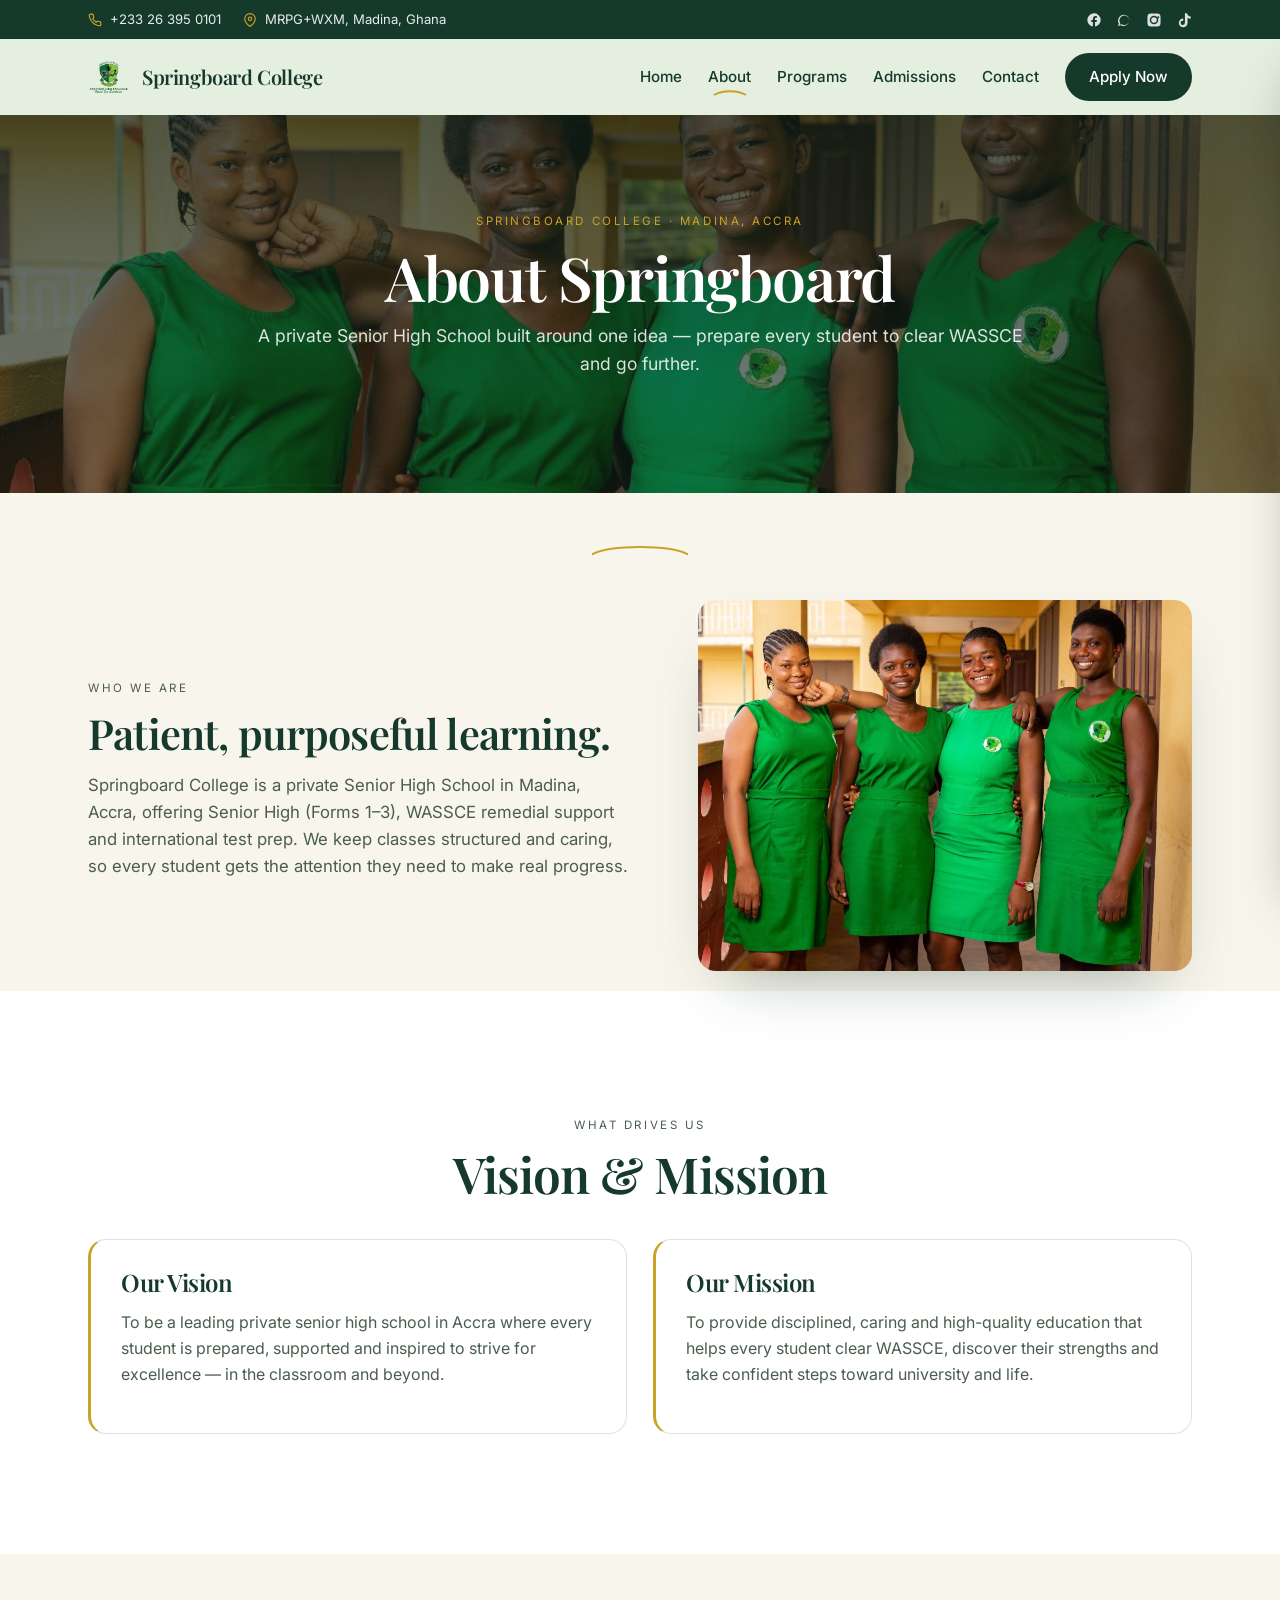
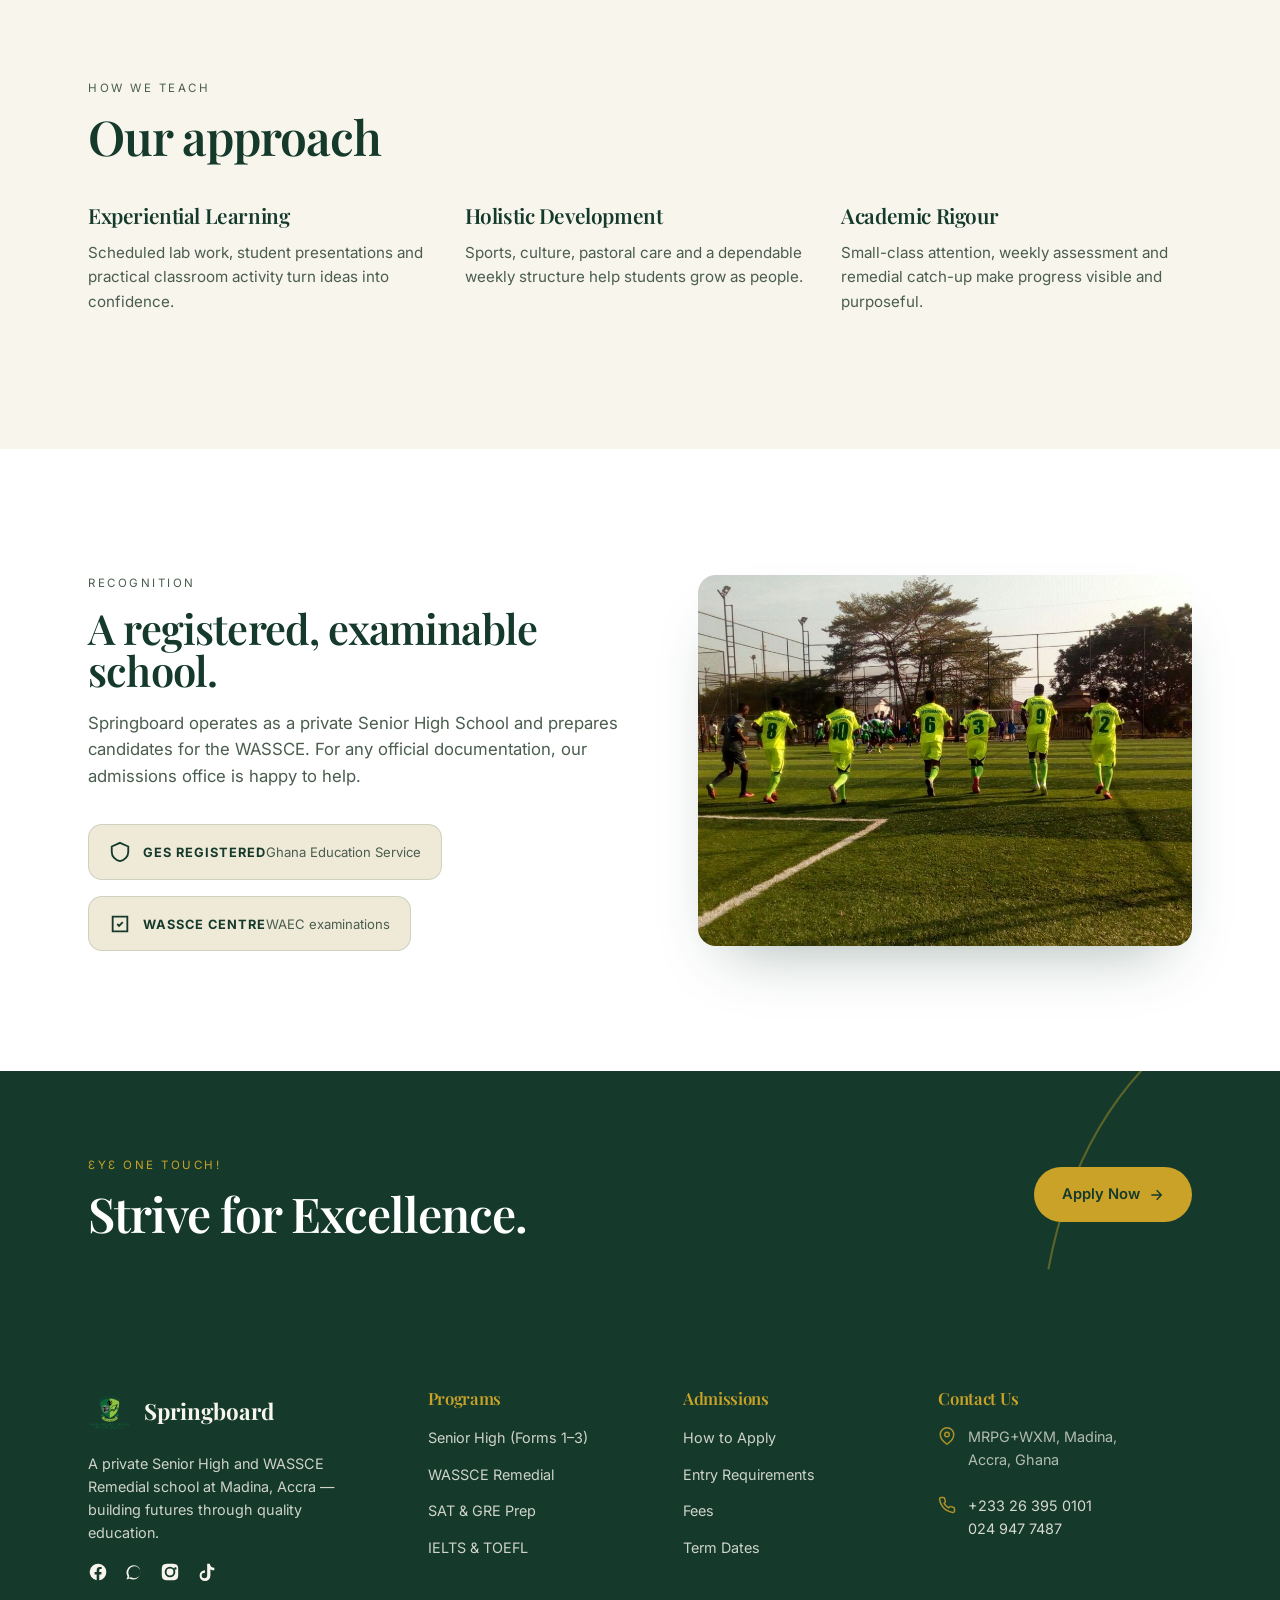
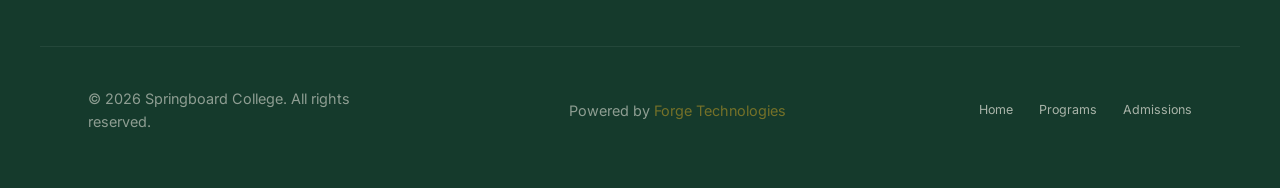
==== commit 398017da: "Fix: show students' heads (hero crop 18%); light-green nav across all pages; header image bands on P" ====
--- a/about.html
+++ b/about.html
@@ -33,24 +33,28 @@
     <a href="about.html" class="active">About</a>
     <a href="programs.html">Programs</a>
     <a href="admissions.html">Admissions</a>
-    <a href="index.html#contact">Contact</a>
+    <a href="#contact">Contact</a>
     <a href="admissions.html" class="pill pill-green" style="padding:10px 22px">Apply Now</a>
   </nav>
   <button class="burger" id="burger" aria-label="Menu"><svg viewBox="0 0 24 24" fill="none" stroke="currentColor" stroke-width="2"><path d="M3 6h18M3 12h18M3 18h18"/></svg></button>
 </div></header>
 <aside class="drawer" id="drawer">
-  <a href="index.html">Home</a><a href="about.html">About</a><a href="programs.html">Programs</a><a href="admissions.html">Admissions</a><a href="index.html#contact">Contact</a>
+  <a href="index.html">Home</a><a href="about.html">About</a><a href="programs.html">Programs</a><a href="admissions.html">Admissions</a><a href="#contact">Contact</a>
   <a href="admissions.html" class="pill pill-gold">Apply Now</a>
   <svg class="arc-deco" viewBox="0 0 300 300" fill="none"><path d="M8 290C40 120 150 22 292 8" stroke="#C9A227" stroke-width="2"/></svg>
 </aside>
 
 <main>
-  <header class="page-head">
-    <span class="eyebrow dark">Springboard College · Madina, Accra</span>
-    <h1 style="margin-top:14px">About Springboard</h1>
-    <p>A private Senior High School built around one idea — prepare every student to clear WASSCE and go further.</p>
-    <div class="arc"><svg width="96" viewBox="0 0 100 20" fill="none"><path d="M0 18C20 8 80 8 100 18" stroke="#C9A227" stroke-width="2" stroke-linecap="round"/></svg></div>
-  </header>
+  <section class="subhero">
+    <img class="hero-img" src="images/490766188_1209341277862342_7514869006436245181_n.jpg" alt="Springboard College students" />
+    <div class="hero-scrim"></div>
+    <div class="subhero-in">
+      <span class="eyebrow">Springboard College · Madina, Accra</span>
+      <h1>About Springboard</h1>
+      <p>A private Senior High School built around one idea — prepare every student to clear WASSCE and go further.</p>
+    </div>
+  </section>
+  <div class="arc"><svg width="96" viewBox="0 0 100 20" fill="none"><path d="M0 18C20 8 80 8 100 18" stroke="#C9A227" stroke-width="2" stroke-linecap="round"/></svg></div>
 
   <!-- INTRO SPLIT -->
   <section class="wrap" style="padding-bottom:20px">
--- a/sb.css
+++ b/sb.css
@@ -46,8 +46,8 @@
 @media(max-width:560px){.topbar-soc{display:none}}
 
 /* nav */
-.nav{position:sticky;top:0;z-index:50;background:var(--cream);transition:box-shadow .3s}
-.nav.scrolled{box-shadow:0 1px 0 var(--line)}
+.nav{position:sticky;top:0;z-index:50;background:#E4EFDF;transition:box-shadow .3s}
+.nav.scrolled{box-shadow:0 2px 12px rgba(21,58,44,.08)}
 .nav-in{height:76px;display:flex;align-items:center;justify-content:space-between}
 .brand{display:flex;align-items:center;gap:12px;color:var(--forest)}
 .brand img{width:42px;height:42px;object-fit:contain}
@@ -56,6 +56,8 @@
 @media(min-width:1024px){.nav-links{display:flex}}
 .nav-links a{font-size:.95rem;font-weight:500;color:var(--forest);position:relative;padding:6px 0}
 .nav-links a:hover{color:var(--green)}
+.nav-links a.pill-green{color:#fff !important}
+.nav-links a.pill-gold{color:var(--forest) !important}
 .nav-links a.active::after{content:"";position:absolute;left:50%;bottom:-2px;transform:translateX(-50%);width:34px;height:8px;background:no-repeat center/contain url("data:image/svg+xml,%3Csvg xmlns='http://www.w3.org/2000/svg' width='36' height='8'%3E%3Cpath d='M1 6C10 1 26 1 35 6' fill='none' stroke='%23C9A227' stroke-width='2'/%3E%3C/svg%3E")}
 .burger{display:inline-flex;background:none;border:0;color:var(--forest);cursor:pointer;padding:6px}
 @media(min-width:1024px){.burger{display:none}}
@@ -68,7 +70,7 @@
 
 /* hero */
 .hero{position:relative;min-height:74vh;display:flex;align-items:center;overflow:hidden;background:var(--forest)}
-.hero-img{position:absolute;inset:0;width:100%;height:100%;object-fit:cover;object-position:center 30%}
+.hero-img{position:absolute;inset:0;width:100%;height:100%;object-fit:cover;object-position:center 18%}
 .hero-scrim{position:absolute;inset:0;background:linear-gradient(90deg,rgba(15,33,25,.82),rgba(15,33,25,.52) 55%,rgba(15,33,25,.22))}
 .hero-arc{position:absolute;bottom:-11rem;left:-6rem;width:40rem;height:40rem;pointer-events:none;opacity:.9}
 @media(min-width:768px){.hero-arc{bottom:-16rem;left:-8rem;width:50rem;height:50rem}}
@@ -206,3 +208,13 @@
 .badge{display:flex;gap:12px;align-items:center;background:var(--cream-2);border:1px solid var(--line);border-radius:14px;padding:14px 20px}
 .badge b{font-size:.8rem;letter-spacing:.08em;text-transform:uppercase;color:var(--forest)}
 .badge span{font-size:.82rem;color:var(--muted)}
+
+/* inner-page header image band */
+.subhero{position:relative;overflow:hidden;background:var(--forest);min-height:42vh;display:flex;align-items:center;text-align:center}
+.subhero .hero-img{position:absolute;inset:0;width:100%;height:100%;object-fit:cover;object-position:center 22%}
+.subhero .hero-scrim{position:absolute;inset:0;background:linear-gradient(180deg,rgba(15,33,25,.72),rgba(15,33,25,.55))}
+.subhero-in{position:relative;z-index:2;max-width:840px;margin:0 auto;padding:78px 24px}
+.subhero .eyebrow{display:block;margin-bottom:16px}
+.subhero h1{color:#fff;font-size:clamp(2.4rem,5vw,3.8rem)}
+.subhero p{color:rgba(255,255,255,.85);margin-top:14px;font-size:1.1rem}
+.subhero .arc{padding:22px 0 0}
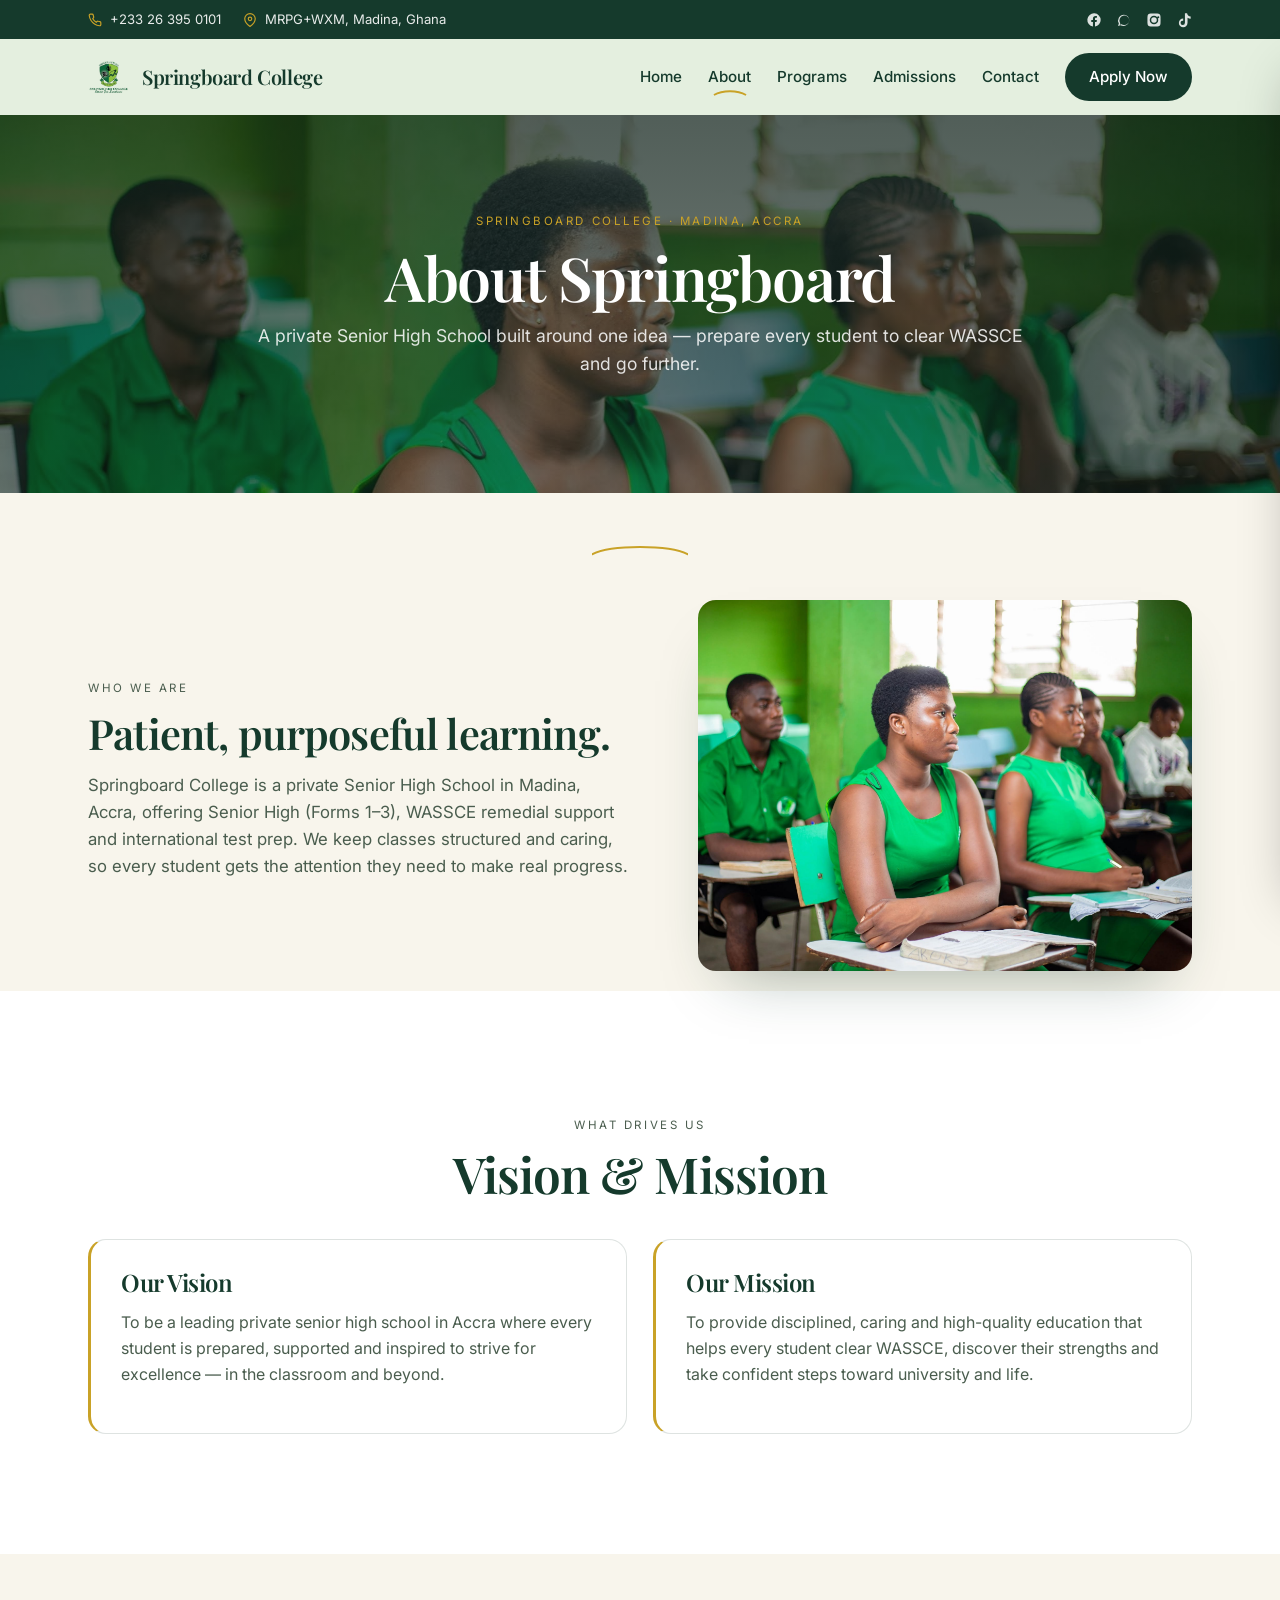
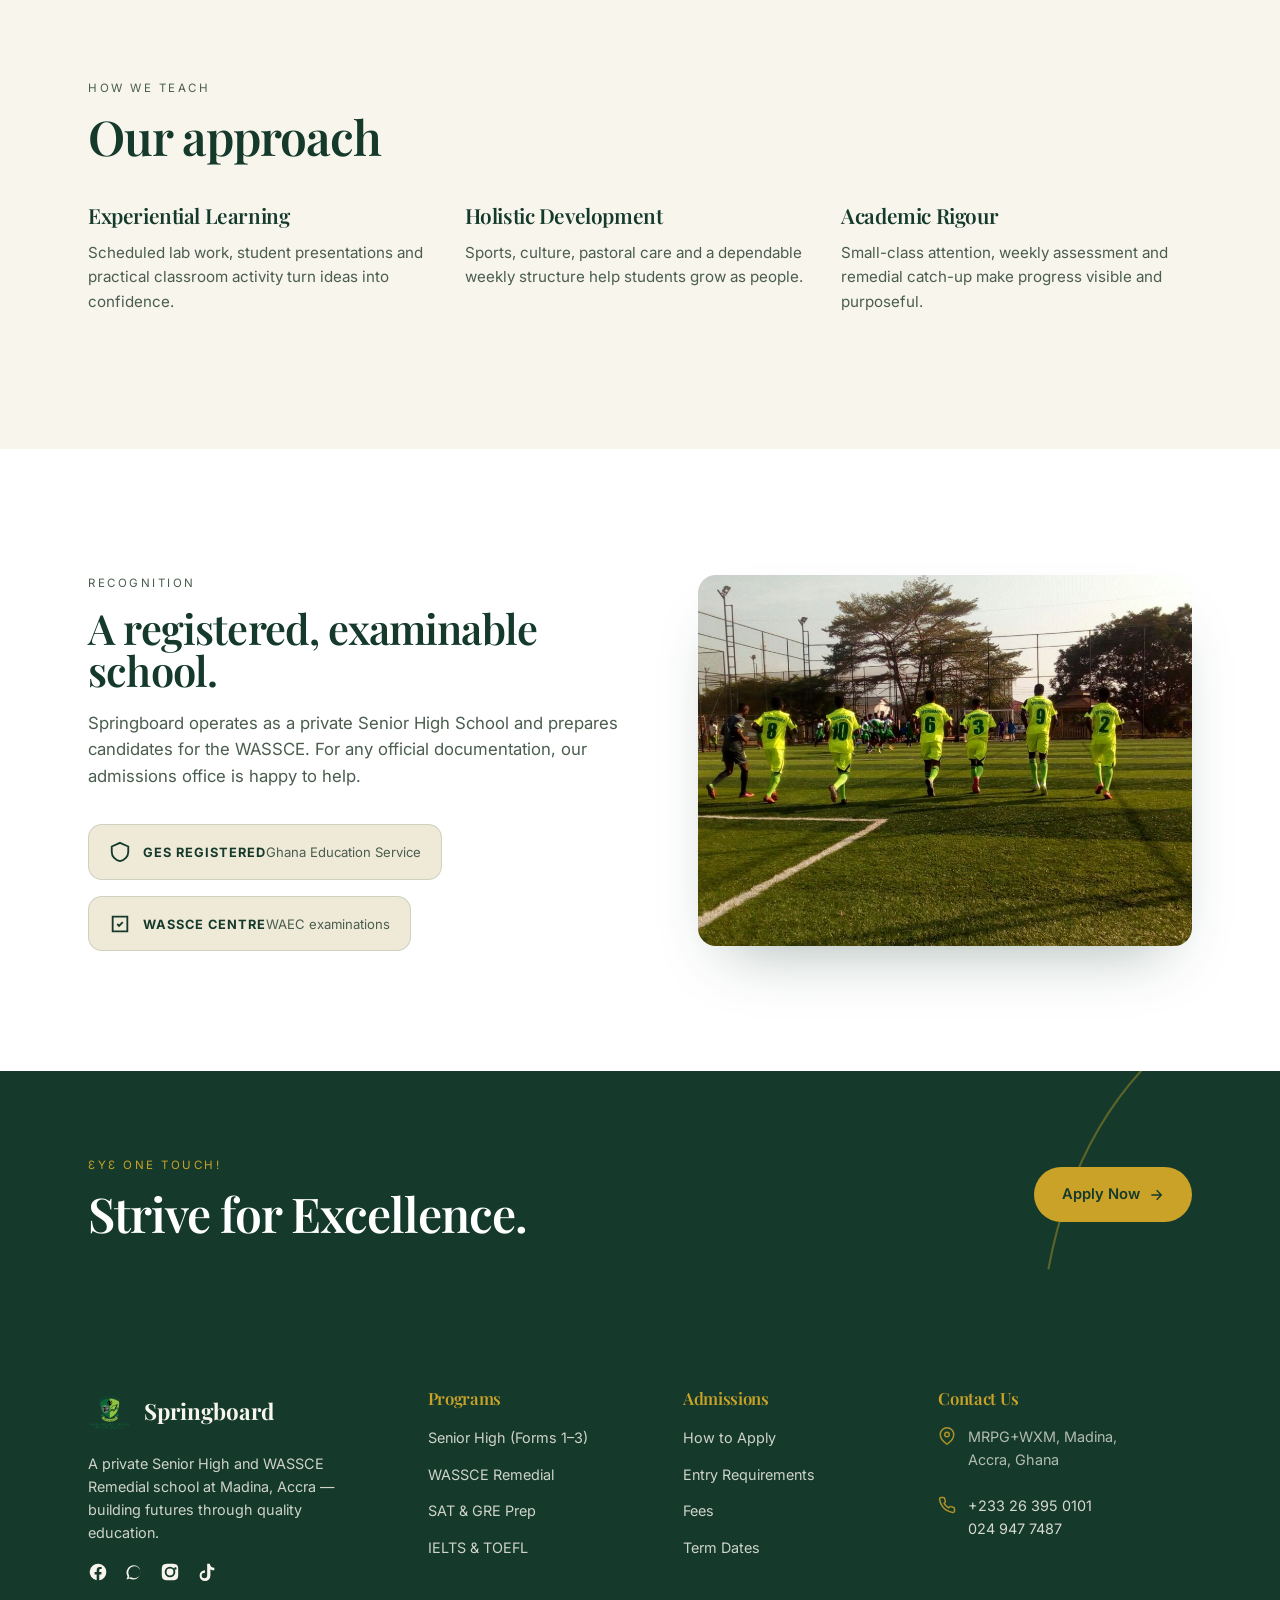
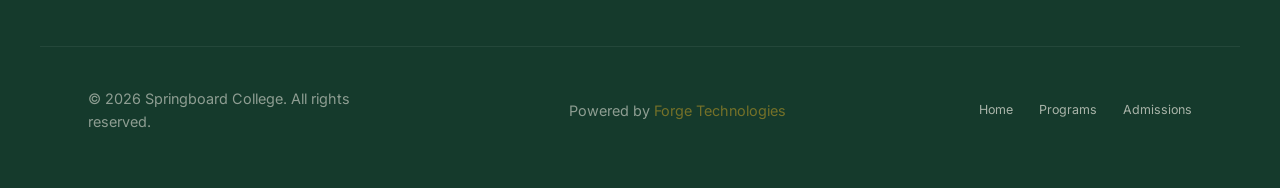
==== commit 092eb88e: "Swap About/Admissions header images; give Contact the matching image header + point map at the schoo" ====
--- a/about.html
+++ b/about.html
@@ -46,7 +46,7 @@
 
 <main>
   <section class="subhero">
-    <img class="hero-img" src="images/490766188_1209341277862342_7514869006436245181_n.jpg" alt="Springboard College students" />
+    <img class="hero-img" src="images/490797618_1209339547862515_3366855183517593368_n.jpg" alt="Springboard College students" />
     <div class="hero-scrim"></div>
     <div class="subhero-in">
       <span class="eyebrow">Springboard College · Madina, Accra</span>
@@ -64,7 +64,7 @@
         <h2 style="margin-top:12px;font-size:clamp(1.9rem,3.6vw,2.6rem)">Patient, purposeful learning.</h2>
         <p style="margin-top:18px;color:var(--muted)">Springboard College is a private Senior High School in Madina, Accra, offering Senior High (Forms 1–3), WASSCE remedial support and international test prep. We keep classes structured and caring, so every student gets the attention they need to make real progress.</p>
       </div>
-      <div class="media"><img src="images/490766188_1209341277862342_7514869006436245181_n.jpg" alt="Springboard College students" /></div>
+      <div class="media"><img src="images/490797618_1209339547862515_3366855183517593368_n.jpg" alt="Springboard College students" /></div>
     </div>
   </section>
 
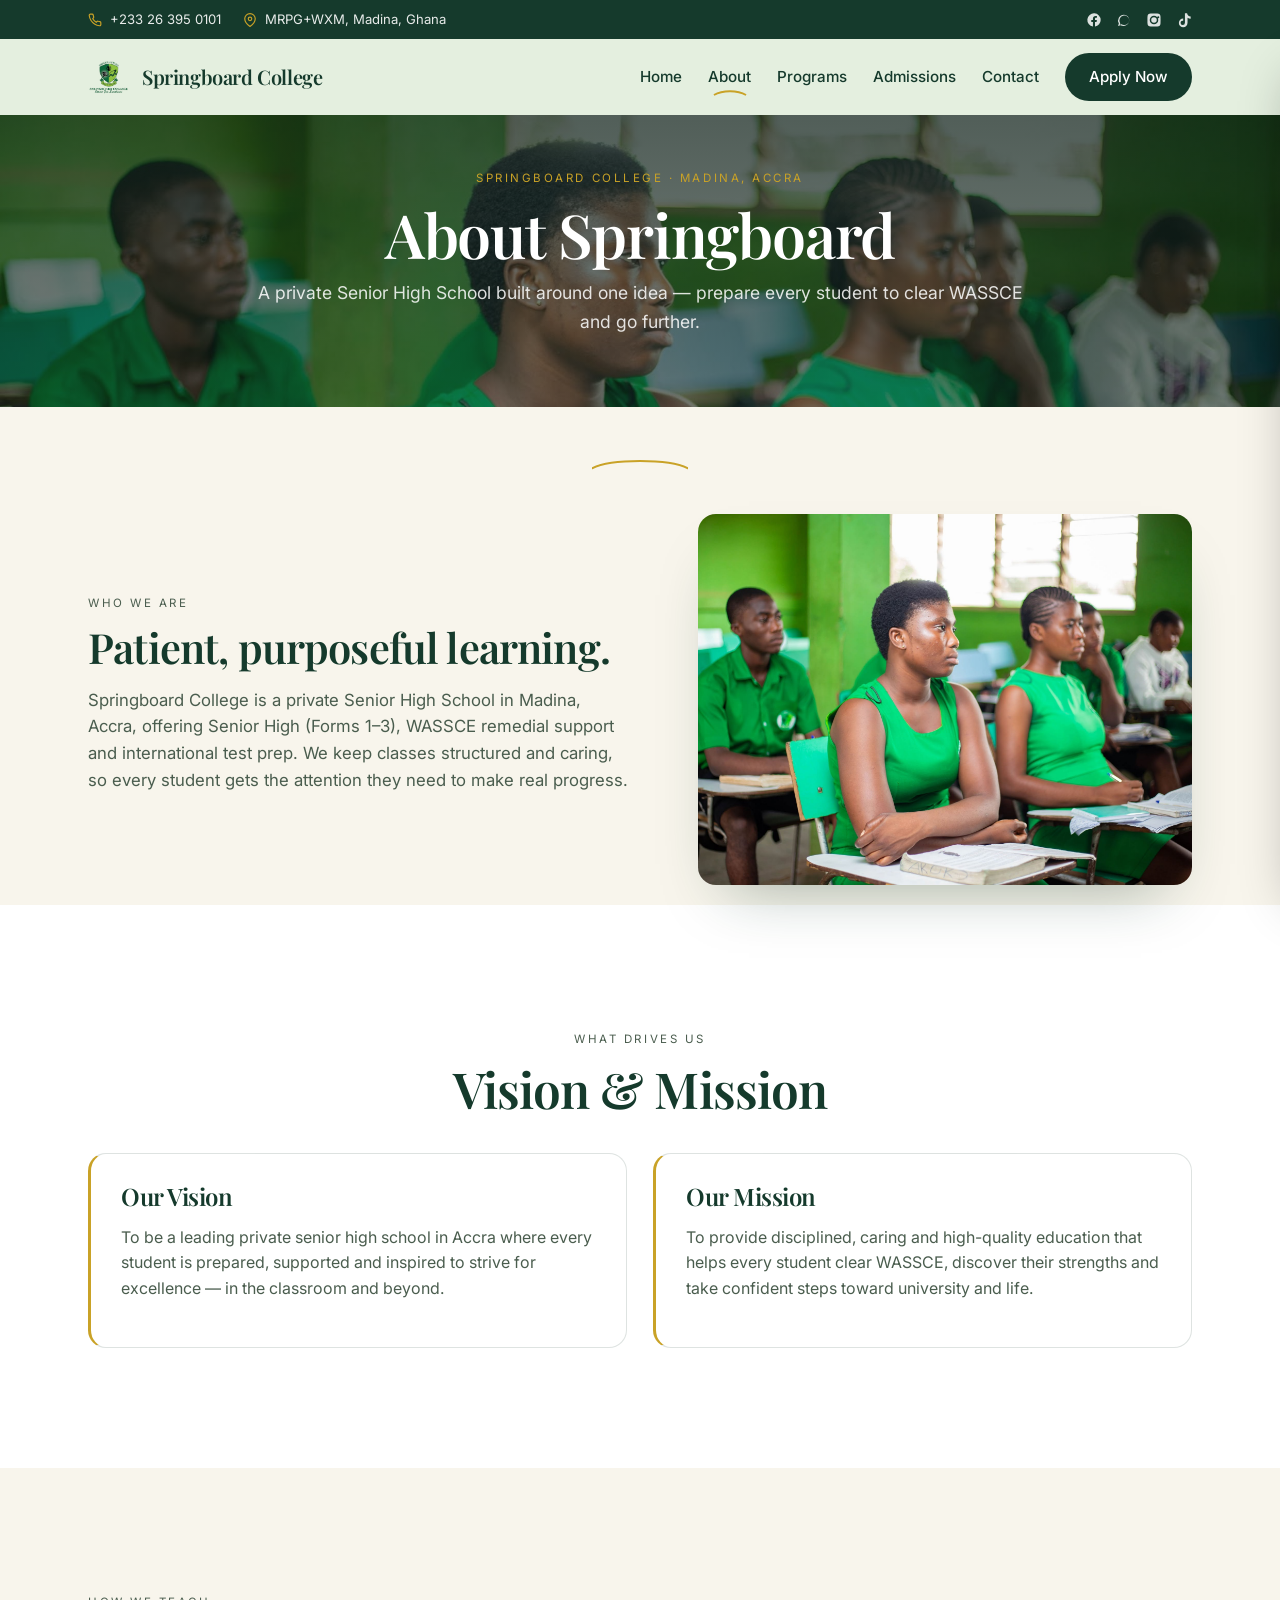
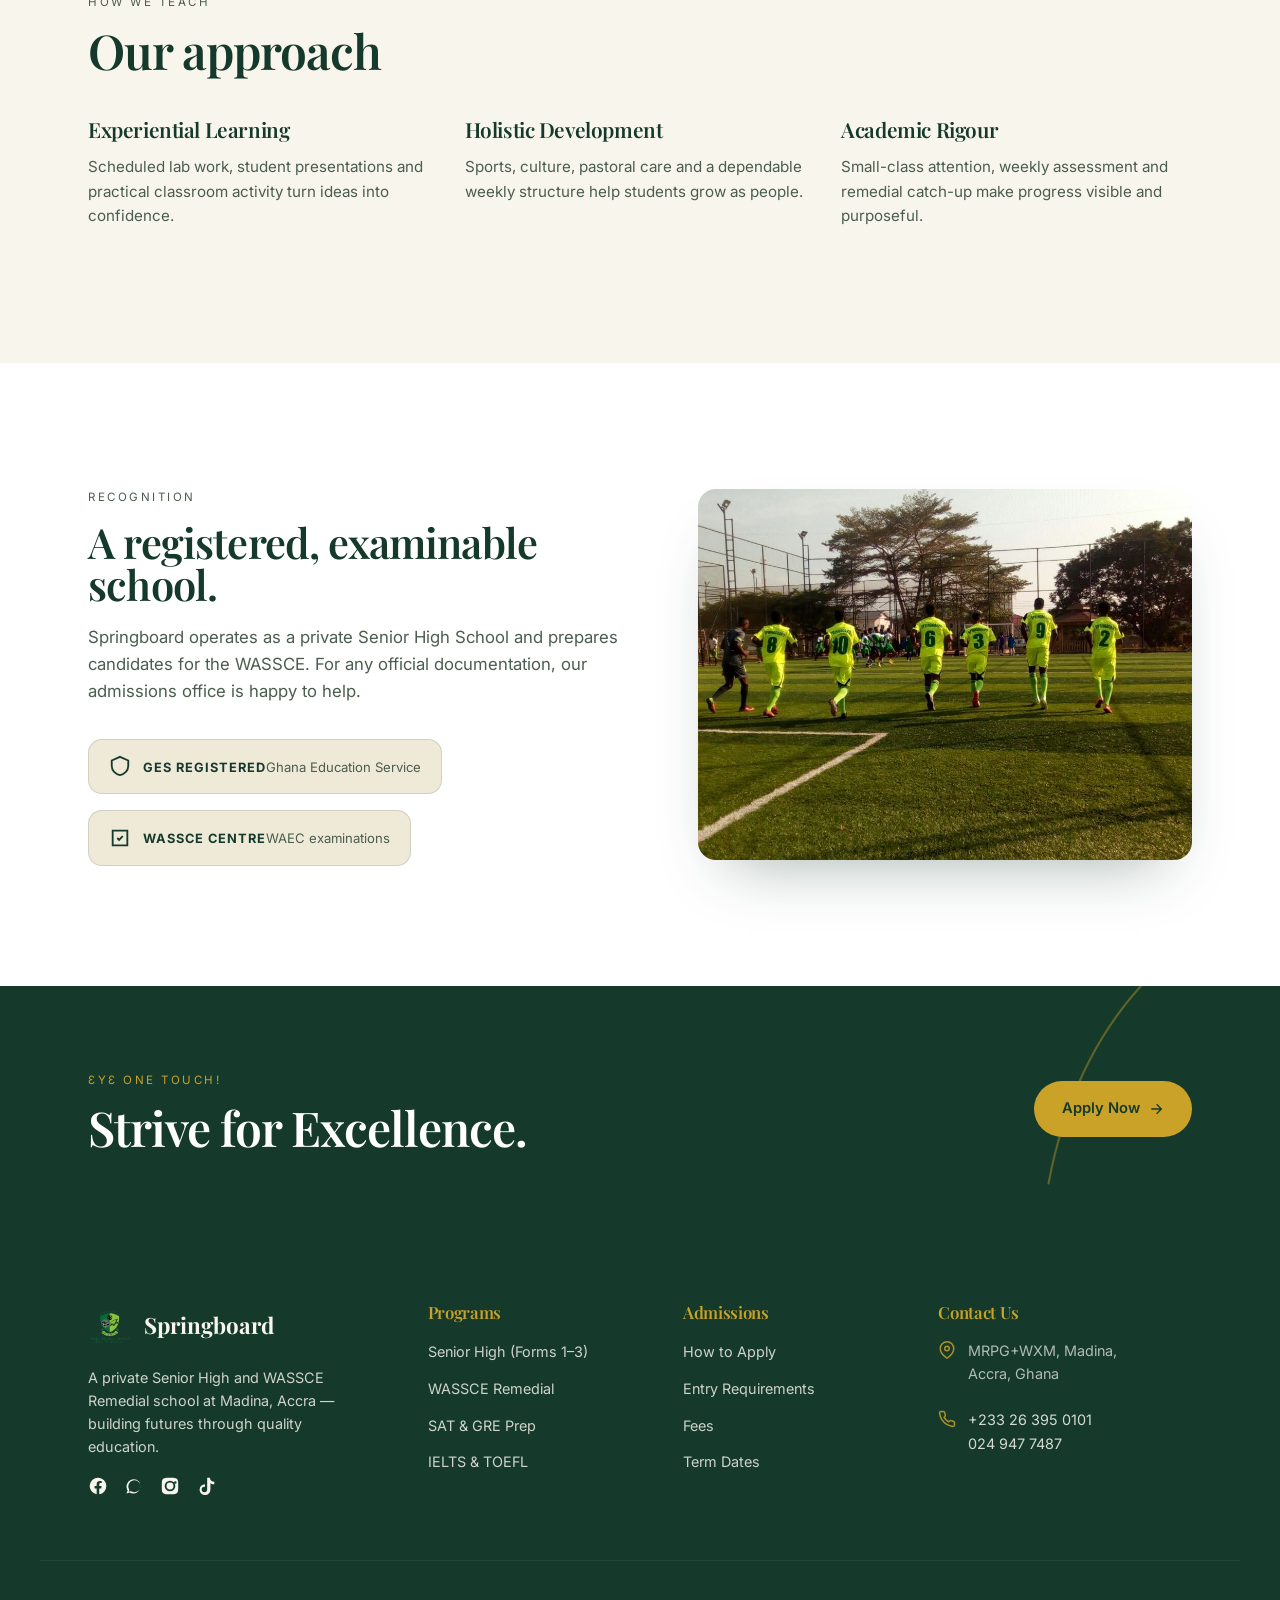
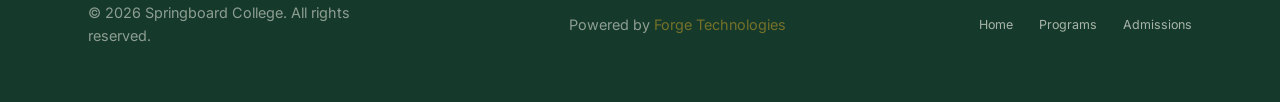
==== commit 8a1d042b: "Fix mobile gutters + contact page styling - .hero-in padding was 96px 0, overriding .wrap side paddi" ====
--- a/about.html
+++ b/about.html
@@ -9,7 +9,7 @@
 <link rel="preconnect" href="https://fonts.googleapis.com" />
 <link rel="preconnect" href="https://fonts.gstatic.com" crossorigin />
 <link href="https://fonts.googleapis.com/css2?family=Playfair+Display:ital,wght@0,500;0,600;0,700;1,500;1,600&family=Inter:wght@400;500;600;700&display=swap" rel="stylesheet" />
-<link rel="stylesheet" href="sb.css" />
+<link rel="stylesheet" href="sb.css?v=2" />
 </head>
 <body data-page="about">
 
@@ -33,13 +33,13 @@
     <a href="about.html" class="active">About</a>
     <a href="programs.html">Programs</a>
     <a href="admissions.html">Admissions</a>
-    <a href="#contact">Contact</a>
+    <a href="contact.html">Contact</a>
     <a href="admissions.html" class="pill pill-green" style="padding:10px 22px">Apply Now</a>
   </nav>
   <button class="burger" id="burger" aria-label="Menu"><svg viewBox="0 0 24 24" fill="none" stroke="currentColor" stroke-width="2"><path d="M3 6h18M3 12h18M3 18h18"/></svg></button>
 </div></header>
 <aside class="drawer" id="drawer">
-  <a href="index.html">Home</a><a href="about.html">About</a><a href="programs.html">Programs</a><a href="admissions.html">Admissions</a><a href="#contact">Contact</a>
+  <a href="index.html">Home</a><a href="about.html">About</a><a href="programs.html">Programs</a><a href="admissions.html">Admissions</a><a href="contact.html">Contact</a>
   <a href="admissions.html" class="pill pill-gold">Apply Now</a>
   <svg class="arc-deco" viewBox="0 0 300 300" fill="none"><path d="M8 290C40 120 150 22 292 8" stroke="#C9A227" stroke-width="2"/></svg>
 </aside>
--- a/sb.css
+++ b/sb.css
@@ -74,7 +74,7 @@
 .hero-scrim{position:absolute;inset:0;background:linear-gradient(90deg,rgba(15,33,25,.82),rgba(15,33,25,.52) 55%,rgba(15,33,25,.22))}
 .hero-arc{position:absolute;bottom:-11rem;left:-6rem;width:40rem;height:40rem;pointer-events:none;opacity:.9}
 @media(min-width:768px){.hero-arc{bottom:-16rem;left:-8rem;width:50rem;height:50rem}}
-.hero-in{position:relative;z-index:2;padding:96px 0}
+.hero-in{position:relative;z-index:2;padding-top:96px;padding-bottom:96px}
 .hero h1{color:#fff;font-size:clamp(2.6rem,6vw,4.6rem);max-width:15ch}
 .hero .lead{color:rgba(255,255,255,.85);max-width:52ch;margin-top:22px;font-size:1.12rem}
 .hero-cta{display:flex;flex-wrap:wrap;gap:12px;margin-top:34px}
@@ -210,11 +210,22 @@
 .badge span{font-size:.82rem;color:var(--muted)}
 
 /* inner-page header image band */
-.subhero{position:relative;overflow:hidden;background:var(--forest);min-height:42vh;display:flex;align-items:center;text-align:center}
+.subhero{position:relative;overflow:hidden;background:var(--forest);min-height:32vh;display:flex;align-items:center;text-align:center}
 .subhero .hero-img{position:absolute;inset:0;width:100%;height:100%;object-fit:cover;object-position:center 22%}
 .subhero .hero-scrim{position:absolute;inset:0;background:linear-gradient(180deg,rgba(15,33,25,.72),rgba(15,33,25,.55))}
-.subhero-in{position:relative;z-index:2;max-width:840px;margin:0 auto;padding:78px 24px}
+.subhero-in{position:relative;z-index:2;max-width:840px;margin:0 auto;padding:54px 24px}
 .subhero .eyebrow{display:block;margin-bottom:16px}
 .subhero h1{color:#fff;font-size:clamp(2.4rem,5vw,3.8rem)}
 .subhero p{color:rgba(255,255,255,.85);margin-top:14px;font-size:1.1rem}
 .subhero .arc{padding:22px 0 0}
+
+/* Why-us feature cards */
+.feat-grid{display:grid;gap:22px;margin-top:44px}
+@media(min-width:640px){.feat-grid{grid-template-columns:1fr 1fr}}
+@media(min-width:980px){.feat-grid{grid-template-columns:repeat(4,1fr)}}
+.feat{background:#fff;border:1px solid rgba(30,43,34,.1);border-radius:var(--radius);padding:26px 22px;transition:transform .25s ease,box-shadow .25s ease}
+.feat:hover{transform:translateY(-4px);box-shadow:0 24px 44px -28px rgba(21,58,44,.45)}
+.feat-ic{display:inline-flex;width:50px;height:50px;border-radius:14px;background:rgba(46,158,76,.1);color:var(--green);align-items:center;justify-content:center;margin-bottom:16px}
+.feat-ic svg{width:26px;height:26px}
+.feat h3{font-size:1.12rem;margin-bottom:8px}
+.feat p{color:var(--muted);font-size:.94rem;line-height:1.6}
